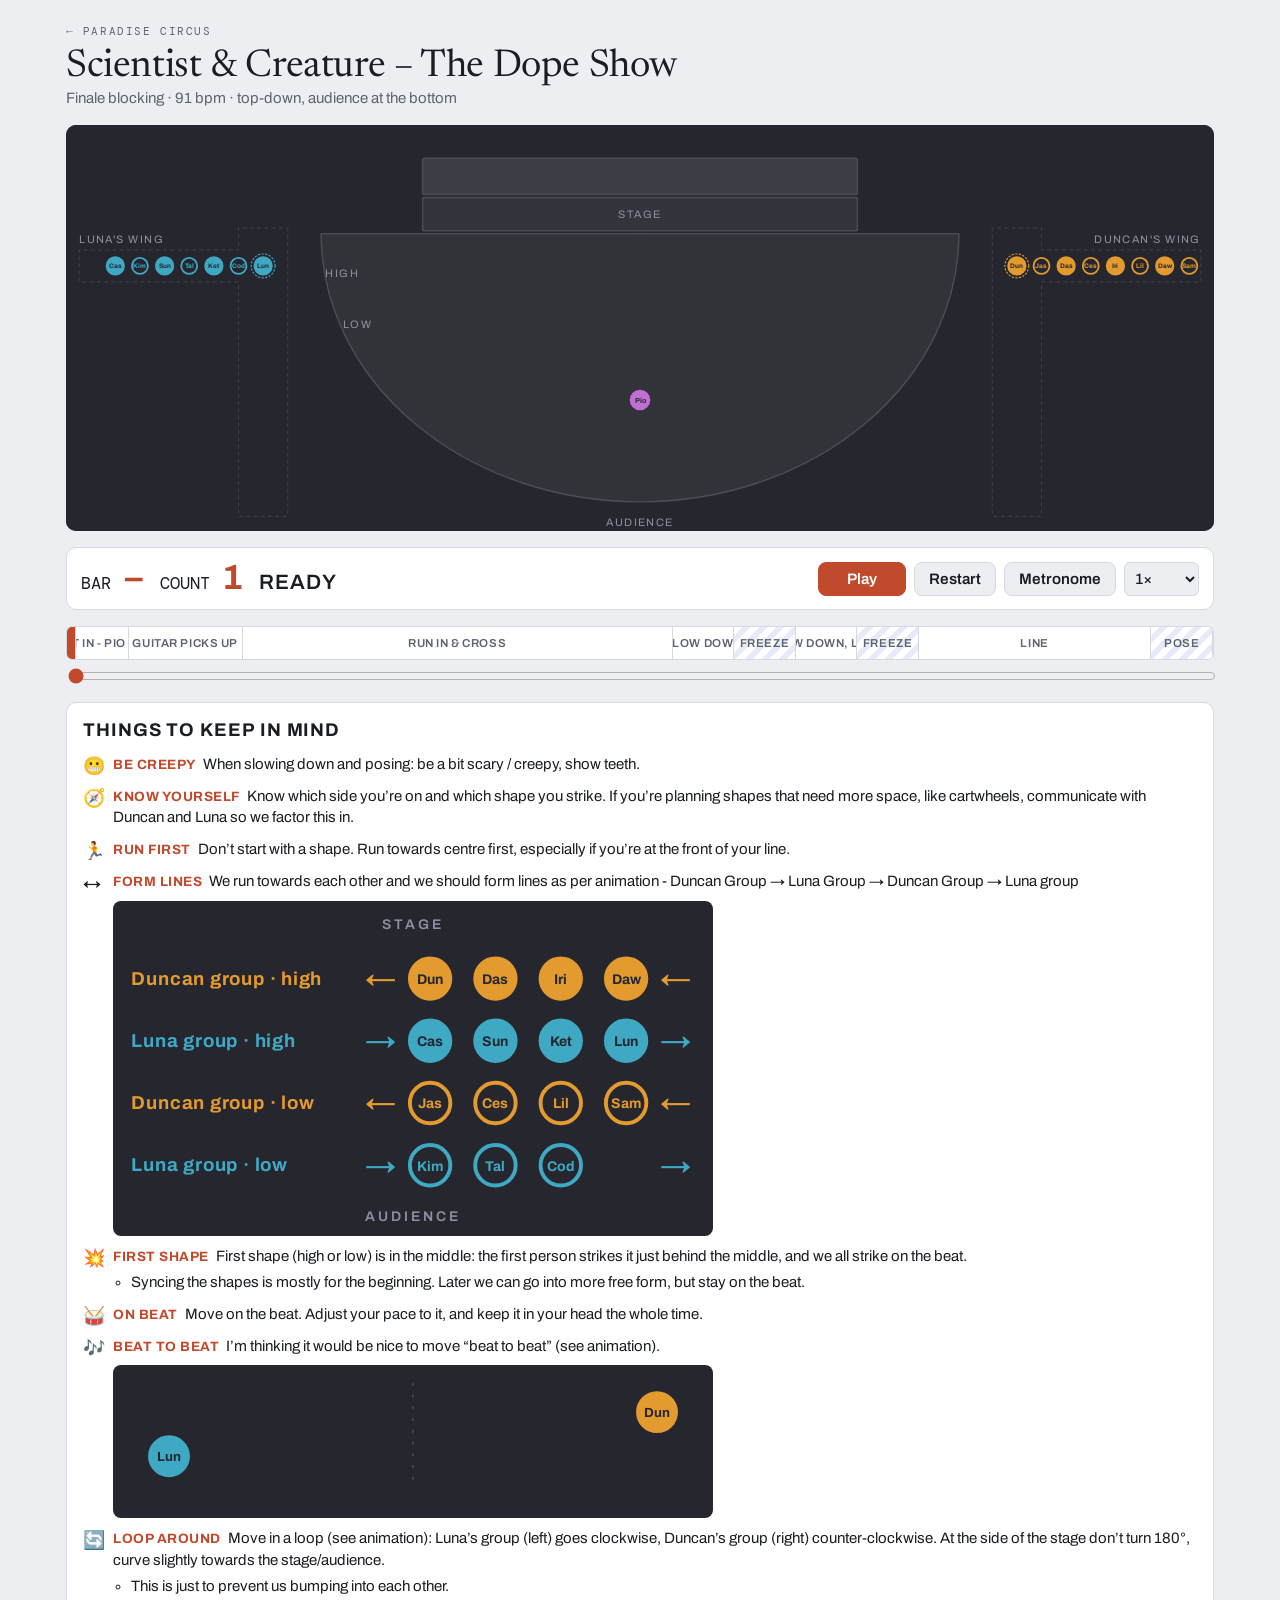
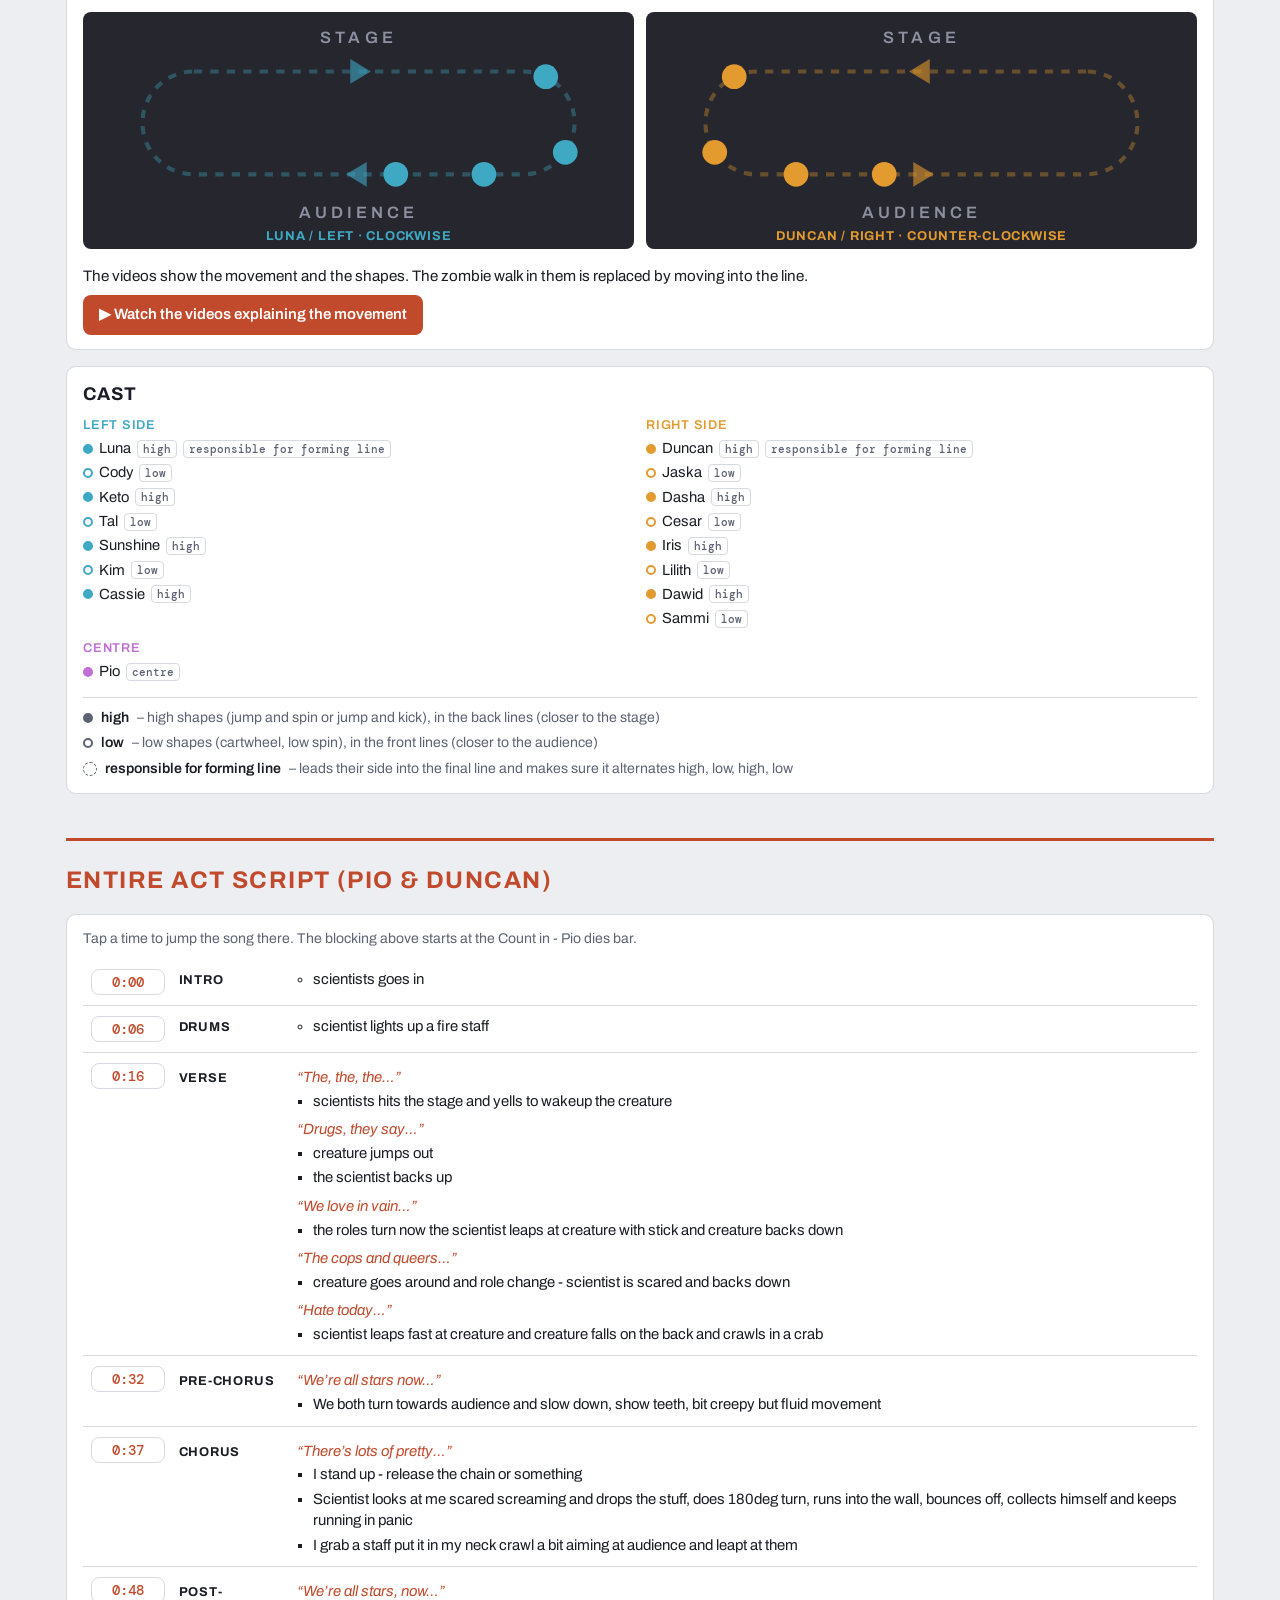
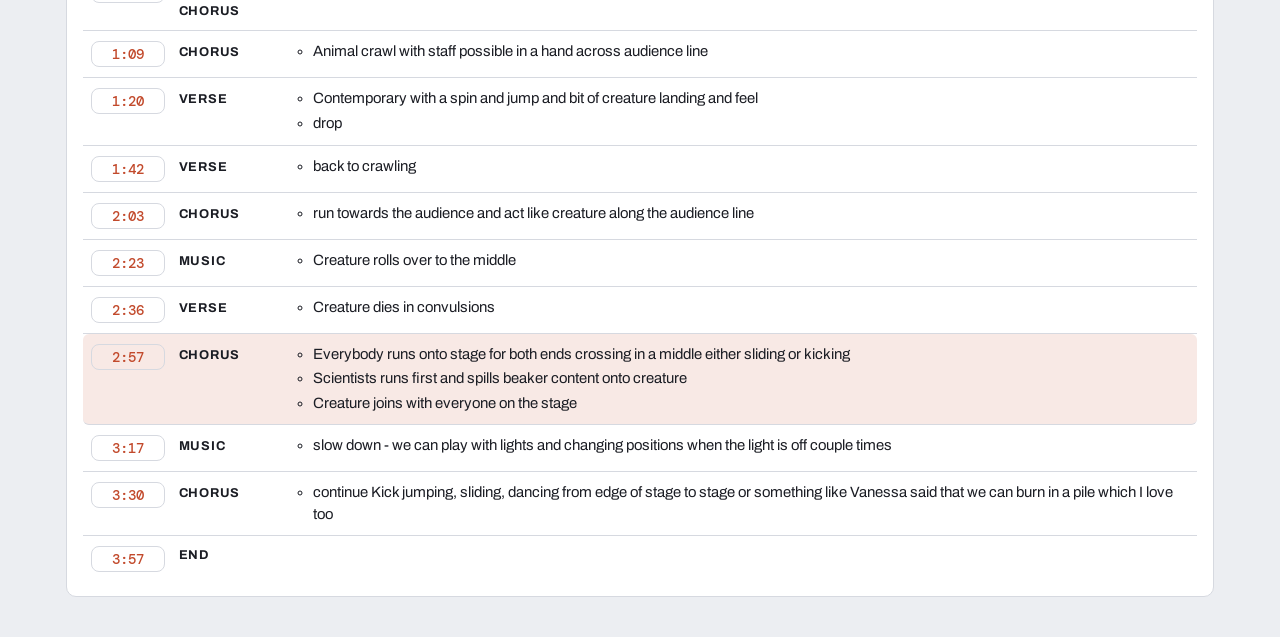
==== creature/index.html @ c072d4b7 "Creature: L-shaped wings - lines wait parallel to the stage and run in straight Co-Authored-By: Clau" ====
<!DOCTYPE html>
<html lang="en">
<head>
<meta charset="utf-8">
<meta name="viewport" content="width=device-width, initial-scale=1, viewport-fit=cover">
<title>Scientist &amp; Creature &ndash; The Dope Show</title>
<meta name="description" content="Top-down blocking for the creature finale at Paradise Circus: entrance, freezes and closing line, synced to the song.">
<meta name="robots" content="noindex, nofollow">
<link rel="preconnect" href="https://fonts.googleapis.com">
<link rel="preconnect" href="https://fonts.gstatic.com" crossorigin>
<link rel="stylesheet" href="https://fonts.googleapis.com/css2?family=Archivo:wght@400;500;600;700&family=DM+Mono:wght@400;500&family=Newsreader:ital,opsz,wght@0,6..72,400;1,6..72,400&display=swap">
<link rel="stylesheet" href="style.css">
</head>
<body>

<div class="wrap">
  <header>
    <div>
      <a class="back" href="/">&larr; Paradise Circus</a>
      <h1>Scientist &amp; Creature &ndash; The Dope Show</h1>
      <p class="sub">Finale blocking &middot; 91 bpm &middot; top-down, audience at the bottom</p>
    </div>
  </header>

  <div class="plot"><svg id="stage" viewBox="-232 0 1584 560" role="img" aria-label="Top-down stage plot with dancers"></svg></div>

  <div class="hud">
    <div class="count" aria-live="off">
      <span>BAR <b id="bar">1</b></span>
      <span>COUNT <b id="cnt">1</b></span>
      <span class="secname" id="sec">Run in</span>
    </div>
    <div class="btns">
      <button class="primary" id="play">Play</button>
      <button id="restart">Restart</button>
      <button id="click" aria-pressed="false">Metronome</button>
      <select id="speed" aria-label="Playback speed">
        <option value="0.5">0.5×</option><option value="0.75">0.75×</option><option value="1" selected>1×</option>
      </select>
    </div>
  </div>

  <div class="timeline">
    <div class="strip" id="strip"><div class="playhead" id="ph"></div></div>
    <input type="range" id="scrub" min="0" max="48" step="0.01" value="0" aria-label="Scrub timeline">
  </div>

  <div class="card">
    <h2>Things to keep in mind</h2>
    <ul class="notes" id="notes"></ul>
    <div class="loops">
      <figure>
        <svg viewBox="0 0 260 100" role="img" aria-label="Luna / Left moving clockwise">
          <text x="130" y="11" text-anchor="middle" class="lb">STAGE</text>
          <path d="M50,25 H210 A25,25 0 0 1 210,75 H50 A25,25 0 0 1 50,25 Z" fill="none" stroke="var(--left)" stroke-opacity=".35" stroke-width="2" stroke-dasharray="4 4"/><polygon points="136,25 126,19 126,31" fill="var(--left)" opacity=".6"/><polygon points="124,75 134,69 134,81" fill="var(--left)" opacity=".6"/>
          <circle r="6" fill="var(--left)"><animateMotion dur="5s" begin="-0.00s" repeatCount="indefinite" path="M50,25 H210 A25,25 0 0 1 210,75 H50 A25,25 0 0 1 50,25 Z"/></circle><circle r="6" fill="var(--left)"><animateMotion dur="5s" begin="-0.45s" repeatCount="indefinite" path="M50,25 H210 A25,25 0 0 1 210,75 H50 A25,25 0 0 1 50,25 Z"/></circle><circle r="6" fill="var(--left)"><animateMotion dur="5s" begin="-0.90s" repeatCount="indefinite" path="M50,25 H210 A25,25 0 0 1 210,75 H50 A25,25 0 0 1 50,25 Z"/></circle><circle r="6" fill="var(--left)"><animateMotion dur="5s" begin="-1.35s" repeatCount="indefinite" path="M50,25 H210 A25,25 0 0 1 210,75 H50 A25,25 0 0 1 50,25 Z"/></circle>
          <text x="130" y="96" text-anchor="middle" class="lb">AUDIENCE</text>
        </svg>
        <figcaption style="color:var(--left)">Luna / Left &middot; clockwise</figcaption>
      </figure>
      <figure>
        <svg viewBox="0 0 260 100" role="img" aria-label="Duncan / Right moving counter-clockwise">
          <text x="130" y="11" text-anchor="middle" class="lb">STAGE</text>
          <path d="M210,25 H50 A25,25 0 0 0 50,75 H210 A25,25 0 0 0 210,25 Z" fill="none" stroke="var(--right)" stroke-opacity=".35" stroke-width="2" stroke-dasharray="4 4"/><polygon points="124,25 134,19 134,31" fill="var(--right)" opacity=".6"/><polygon points="136,75 126,69 126,81" fill="var(--right)" opacity=".6"/>
          <circle r="6" fill="var(--right)"><animateMotion dur="5s" begin="-0.00s" repeatCount="indefinite" path="M210,25 H50 A25,25 0 0 0 50,75 H210 A25,25 0 0 0 210,25 Z"/></circle><circle r="6" fill="var(--right)"><animateMotion dur="5s" begin="-0.45s" repeatCount="indefinite" path="M210,25 H50 A25,25 0 0 0 50,75 H210 A25,25 0 0 0 210,25 Z"/></circle><circle r="6" fill="var(--right)"><animateMotion dur="5s" begin="-0.90s" repeatCount="indefinite" path="M210,25 H50 A25,25 0 0 0 50,75 H210 A25,25 0 0 0 210,25 Z"/></circle><circle r="6" fill="var(--right)"><animateMotion dur="5s" begin="-1.35s" repeatCount="indefinite" path="M210,25 H50 A25,25 0 0 0 50,75 H210 A25,25 0 0 0 210,25 Z"/></circle>
          <text x="130" y="96" text-anchor="middle" class="lb">AUDIENCE</text>
        </svg>
        <figcaption style="color:var(--right)">Duncan / Right &middot; counter-clockwise</figcaption>
      </figure>
    </div>
    <p class="vidnote">The videos show the movement and the shapes. The zombie walk in them is replaced by moving into the line.</p>
    <a class="vids" href="https://photos.app.goo.gl/GMhWPZ4SSrp3oyNK9" target="_blank" rel="noopener">&#9654; Watch the videos explaining the movement</a>
  </div>

  <div class="grid">
    <div class="card">
      <h2>Cast</h2>
      <div class="cast" id="cast"></div>
      <ul class="legend">
        <li><span class="sw" style="background:var(--muted);border:2px solid var(--muted)"></span><b>high</b> &ndash; high shapes (jump and spin or jump and kick), in the back lines (closer to the stage)</li>
        <li><span class="sw" style="border:2px solid var(--muted)"></span><b>low</b> &ndash; low shapes (cartwheel, low spin), in the front lines (closer to the audience)</li>
        <li><span class="sw ring"></span><b>responsible for forming line</b> &ndash; leads their side into the final line and makes sure it alternates high, low, high, low</li>
      </ul>
    </div>
    <!-- Beat sheet: hidden from view, still drives the timing (defaults in data.js) -->
    <div class="card" hidden>
      <h2>Beat sheet</h2>
      <div class="settings">
        <label>Tempo <input type="number" id="bpm" min="40" max="240" value="91"> BPM</label>
        <label>Beats per bar <input type="number" id="bpb" min="1" max="12" value="4"></label>
        <label>Beats per crossing <input type="number" id="cross" min="1" max="32" value="8"></label>
        <label>Pio joins after <input type="number" id="piojoin" min="0" max="128" value="8"> beats of running</label>
      </div>
      <div class="tablewrap"><table>
        <thead><tr><th>Section</th><th>What happens</th><th>Tag on stage</th><th>Beats</th><th>Bars</th></tr></thead>
        <tbody id="rows"></tbody>
      </table></div>
      <div class="total" id="total"></div>
    </div>
  </div>

  <h2 class="divider">Entire act script (Pio &amp; Duncan)</h2>
  <div class="card">
    <p class="note" style="margin:0 0 10px">Tap a time to jump the song there. The blocking above starts at the Count in - Pio dies bar.</p>
    <ol class="order" id="order"></ol>
  </div>
</div>

<script src="data.js"></script>
<script src="app.js"></script>

</body>
</html>
---- creature/style.css ----
/* Layout: stage plot on top (scrolls sideways on phones), transport bar, then the beat sheet editor */
:root{
  --bg:#eceef2; --panel:#ffffff; --ink:#1b1d24; --muted:#5d6372; --line:#d6d9e0;
  --floor:#26272e; --floor-edge:#4a4c57; --onfloor:#e6e7ec; --onfloor-dim:#8d90a0;
  --right:#e39a2f; --left:#3fa9c4; --accent:#c24a2c; --freeze:#7b8bd9; --pio:#c06fd3;
  --display:"Archivo","Helvetica Neue",Arial,sans-serif;
  --serif:"Newsreader",Georgia,"Times New Roman",serif;
  --body:"Archivo","Helvetica Neue",Arial,sans-serif;
  --mono:"DM Mono",ui-monospace,"SFMono-Regular",Menlo,monospace;
  padding-top:env(safe-area-inset-top,0px);padding-bottom:env(safe-area-inset-bottom,0px);
}
@media (prefers-color-scheme:dark){:root:not([data-theme="light"]){
  --bg:#14151a; --panel:#1d1f26; --ink:#e8e9ee; --muted:#9a9fae; --line:#30333d;
  --floor:#1b1c22; --floor-edge:#565967; --accent:#e0694b; color-scheme:dark}}
:root[data-theme="dark"]{
  --bg:#14151a; --panel:#1d1f26; --ink:#e8e9ee; --muted:#9a9fae; --line:#30333d;
  --floor:#1b1c22; --floor-edge:#565967; --accent:#e0694b; color-scheme:dark}
*{box-sizing:border-box}
html,body{margin:0}
[hidden]{display:none!important}
body{background:var(--bg);color:var(--ink);font-family:var(--body);font-size:15px;line-height:1.45}
.wrap{max-width:1180px;margin:0 auto;padding-block:20px 40px;padding-left:max(16px,env(safe-area-inset-left,0px));padding-right:max(16px,env(safe-area-inset-right,0px));display:grid;gap:16px}
header{display:flex;flex-wrap:wrap;align-items:baseline;justify-content:space-between;gap:8px 20px}
h1{font-family:var(--serif);font-weight:400;font-size:2.4rem;line-height:1.05;letter-spacing:-.01em;margin:0;text-wrap:balance}
.back{font-family:var(--mono);font-size:.7rem;letter-spacing:.14em;text-transform:uppercase;color:var(--muted);text-decoration:none;display:inline-block;margin-bottom:.5rem}
.back:hover,.back:focus-visible{color:var(--accent)}
.notes{list-style:none;margin:0;padding:0;display:grid;gap:10px;line-height:1.45}
.notes>li{position:relative;padding-left:2em}
.notes .ic{position:absolute;left:0;top:-.05em;font-size:1.2em}
.notes>li>b{color:var(--accent);font-weight:700;text-transform:uppercase;letter-spacing:.04em;font-size:.9em;margin-right:4px}
.vidnote{margin:16px 0 0;font-size:.95rem}
.vids{display:inline-block;margin-top:8px;padding:9px 16px;border-radius:8px;background:var(--accent);color:#fff;font-weight:600;text-decoration:none}
.loops{display:grid;grid-template-columns:repeat(auto-fit,minmax(220px,1fr));gap:12px;margin-top:14px}
.loops figure{margin:0;background:var(--floor);border-radius:8px;padding:8px 8px 6px}
.loops svg{display:block;width:100%;height:auto}
.loops .lb{font:600 8px Archivo,sans-serif;letter-spacing:2px;fill:var(--onfloor-dim)}
.loops figcaption{font:700 .8rem var(--display);text-transform:uppercase;letter-spacing:.06em;text-align:center;margin-top:4px}
.figwrap{margin-top:8px;background:var(--floor);border-radius:8px;padding:6px;max-width:600px}
.linesfig{display:block;width:100%;height:auto}
.linesfig .lb{font:600 9px Archivo,sans-serif;letter-spacing:2px;fill:var(--onfloor-dim)}
.linesfig .ln{font:700 12px Archivo,sans-serif;letter-spacing:.5px}
.notes ul{margin:4px 0 0;padding-left:1.2em}
.order{list-style:none;margin:0;padding:0;display:grid}
.order>li{display:grid;grid-template-columns:4.6rem 6.5rem minmax(0,1fr);align-items:baseline;gap:6px 14px;padding:10px 8px;border-bottom:1px solid var(--line)}
.order>li:last-child{border-bottom:0}
.order>li>div{display:contents}
.order>li.on{background:color-mix(in srgb,var(--accent) 12%,transparent);border-radius:6px}
@media (max-width:600px){.order>li{grid-template-columns:4.2rem minmax(0,1fr)}.order>li ul{grid-column:2}}
.order button.tm{font:500 .9rem var(--mono);padding:3px 6px;align-self:start;color:var(--accent);background:none;border:1px solid var(--line)}
.order b{font-family:var(--display);text-transform:uppercase;letter-spacing:.06em;font-size:.8rem}
.order li.cueline{list-style:none;margin-left:-1.1em;margin-top:4px}
.order q.lyr{font-style:italic;color:var(--accent);quotes:"“" "”"}
.order li.cueline ul{margin-top:2px}
.order ul{margin:0;padding-left:1.1em;display:grid;gap:3px;font-size:.93rem}
.sub{color:var(--muted);margin:0}
.plot{overflow-x:auto;border-radius:10px;background:var(--floor)}
.plot svg{display:block;width:100%;height:auto;max-height:78vh}
@media (orientation:portrait){.plot svg{min-width:680px}}
.tagin{width:100%;min-width:150px;font:500 .9rem var(--body);padding:5px 8px;border:1px solid var(--line);border-radius:6px;background:var(--bg);color:var(--ink)}
@media (orientation:landscape) and (max-height:540px){
  .wrap{padding-block:6px 24px;gap:8px}
  header .sub{display:none} h1{font-size:1.3rem}
  .plot svg{max-height:calc(100vh - 190px);min-height:180px}
  .hud{padding:6px 10px;gap:6px 14px} .count b{font-size:1.6rem}
  button{padding:6px 11px}
}
.hud{display:flex;flex-wrap:wrap;gap:10px 18px;align-items:center;background:var(--panel);border:1px solid var(--line);border-radius:10px;padding:12px 14px}
.count{font-family:var(--mono);font-variant-numeric:tabular-nums;font-size:1.05rem;display:flex;gap:14px;align-items:baseline}
.count b{font-family:var(--display);font-size:2.2rem;line-height:1;color:var(--accent);min-width:1.2ch;display:inline-block;text-align:center}
.secname{font-family:var(--display);font-size:1.3rem;font-weight:600;text-transform:uppercase;letter-spacing:.04em}
.btns{display:flex;gap:8px;flex-wrap:wrap;margin-left:auto}
button{font:600 .95rem var(--body);border:1px solid var(--line);background:var(--bg);color:var(--ink);border-radius:8px;padding:8px 14px;cursor:pointer}
button.primary{background:var(--accent);border-color:var(--accent);color:#fff;min-width:88px}
button[aria-pressed="true"]{background:var(--ink);color:var(--bg);border-color:var(--ink)}
button:focus-visible,input:focus-visible,select:focus-visible{outline:2px solid var(--accent);outline-offset:2px}
.timeline{display:grid;gap:6px}
.strip{display:flex;height:34px;border-radius:6px;overflow:hidden;border:1px solid var(--line);background:var(--panel);position:relative}
.strip div{border-right:1px solid var(--line);font:600 .72rem var(--display);text-transform:uppercase;letter-spacing:.05em;color:var(--muted);display:flex;align-items:center;justify-content:center;overflow:hidden;white-space:nowrap;cursor:pointer;padding:0 4px;min-width:0}
.strip div.on{background:color-mix(in srgb,var(--accent) 18%,transparent);color:var(--ink)}
.strip div.fz{background-image:repeating-linear-gradient(135deg,transparent 0 6px,color-mix(in srgb,var(--freeze) 18%,transparent) 6px 12px)}
.playhead{position:absolute;top:0;bottom:0;width:2px;background:var(--accent);pointer-events:none}
input[type=range]{width:100%;accent-color:var(--accent)}
.grid{display:grid;grid-template-columns:minmax(0,1fr);gap:16px}
.divider{font-family:var(--display);font-size:1.5rem;text-transform:uppercase;letter-spacing:.06em;margin:28px 0 0;padding-top:22px;border-top:3px solid var(--accent);color:var(--accent)}
.card{background:var(--panel);border:1px solid var(--line);border-radius:10px;padding:14px 16px;min-width:0}
.card h2{font-family:var(--display);font-size:1.15rem;text-transform:uppercase;letter-spacing:.05em;margin:0 0 10px}
.tablewrap{overflow-x:auto}
table{width:100%;border-collapse:collapse;font-variant-numeric:tabular-nums}
th,td{text-align:left;padding:7px 6px;border-bottom:1px solid var(--line);vertical-align:middle}
th{font:600 .72rem var(--body);text-transform:uppercase;letter-spacing:.06em;color:var(--muted)}
td.d{color:var(--muted);font-size:.88rem}
tr.on td{background:color-mix(in srgb,var(--accent) 10%,transparent)}
input[type=number]{width:64px;font:500 .95rem var(--mono);padding:5px 6px;border:1px solid var(--line);border-radius:6px;background:var(--bg);color:var(--ink)}
.settings{display:flex;flex-wrap:wrap;gap:12px 20px;margin-bottom:12px}
.settings label{display:flex;gap:8px;align-items:center;font-weight:500}
select{font:500 .95rem var(--body);padding:5px 6px;border-radius:6px;border:1px solid var(--line);background:var(--bg);color:var(--ink)}
.total{margin-top:10px;font-family:var(--mono);font-size:.9rem;color:var(--muted)}
.cast{display:grid;grid-template-columns:1fr 1fr;gap:12px}
.cast h3{font:600 .8rem var(--body);text-transform:uppercase;letter-spacing:.06em;margin:0 0 6px}
.cast ul{list-style:none;margin:0;padding:0;display:grid;gap:3px;font-size:.92rem}
.cast li{display:flex;gap:6px;align-items:center}
.legend{list-style:none;margin:14px 0 0;padding:10px 0 0;border-top:1px solid var(--line);display:grid;gap:5px;font-size:.88rem;color:var(--muted)}
.legend li{display:flex;gap:8px;align-items:center}
.legend b{color:var(--ink);font-weight:600}
.sw.ring{width:14px;height:14px;border:1.5px dashed var(--muted);background:none}
.tag{font:500 .7rem var(--mono);padding:1px 5px;border-radius:4px;border:1px solid var(--line);color:var(--muted)}
.sw{width:10px;height:10px;border-radius:50%;flex:none}
.note{color:var(--muted);font-size:.88rem;margin:10px 0 0}
@media (prefers-reduced-motion:reduce){*{scroll-behavior:auto}}
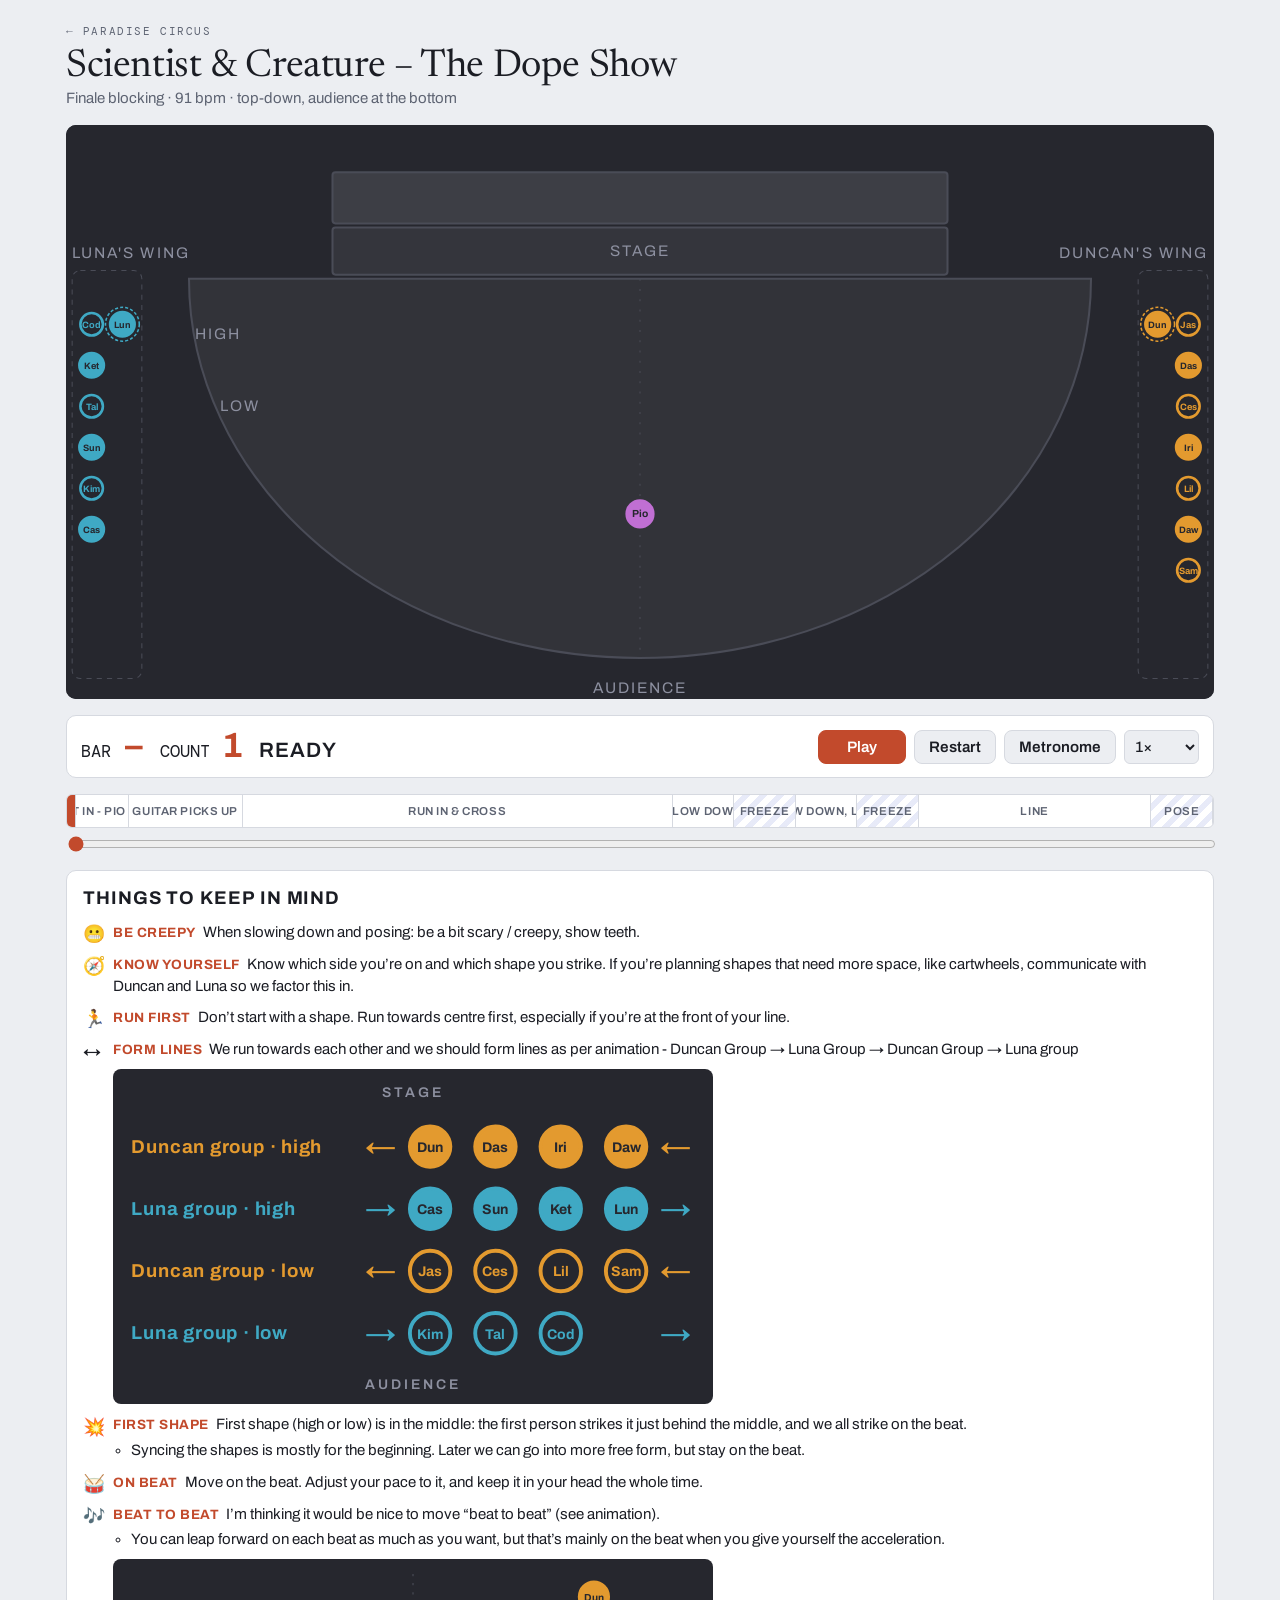
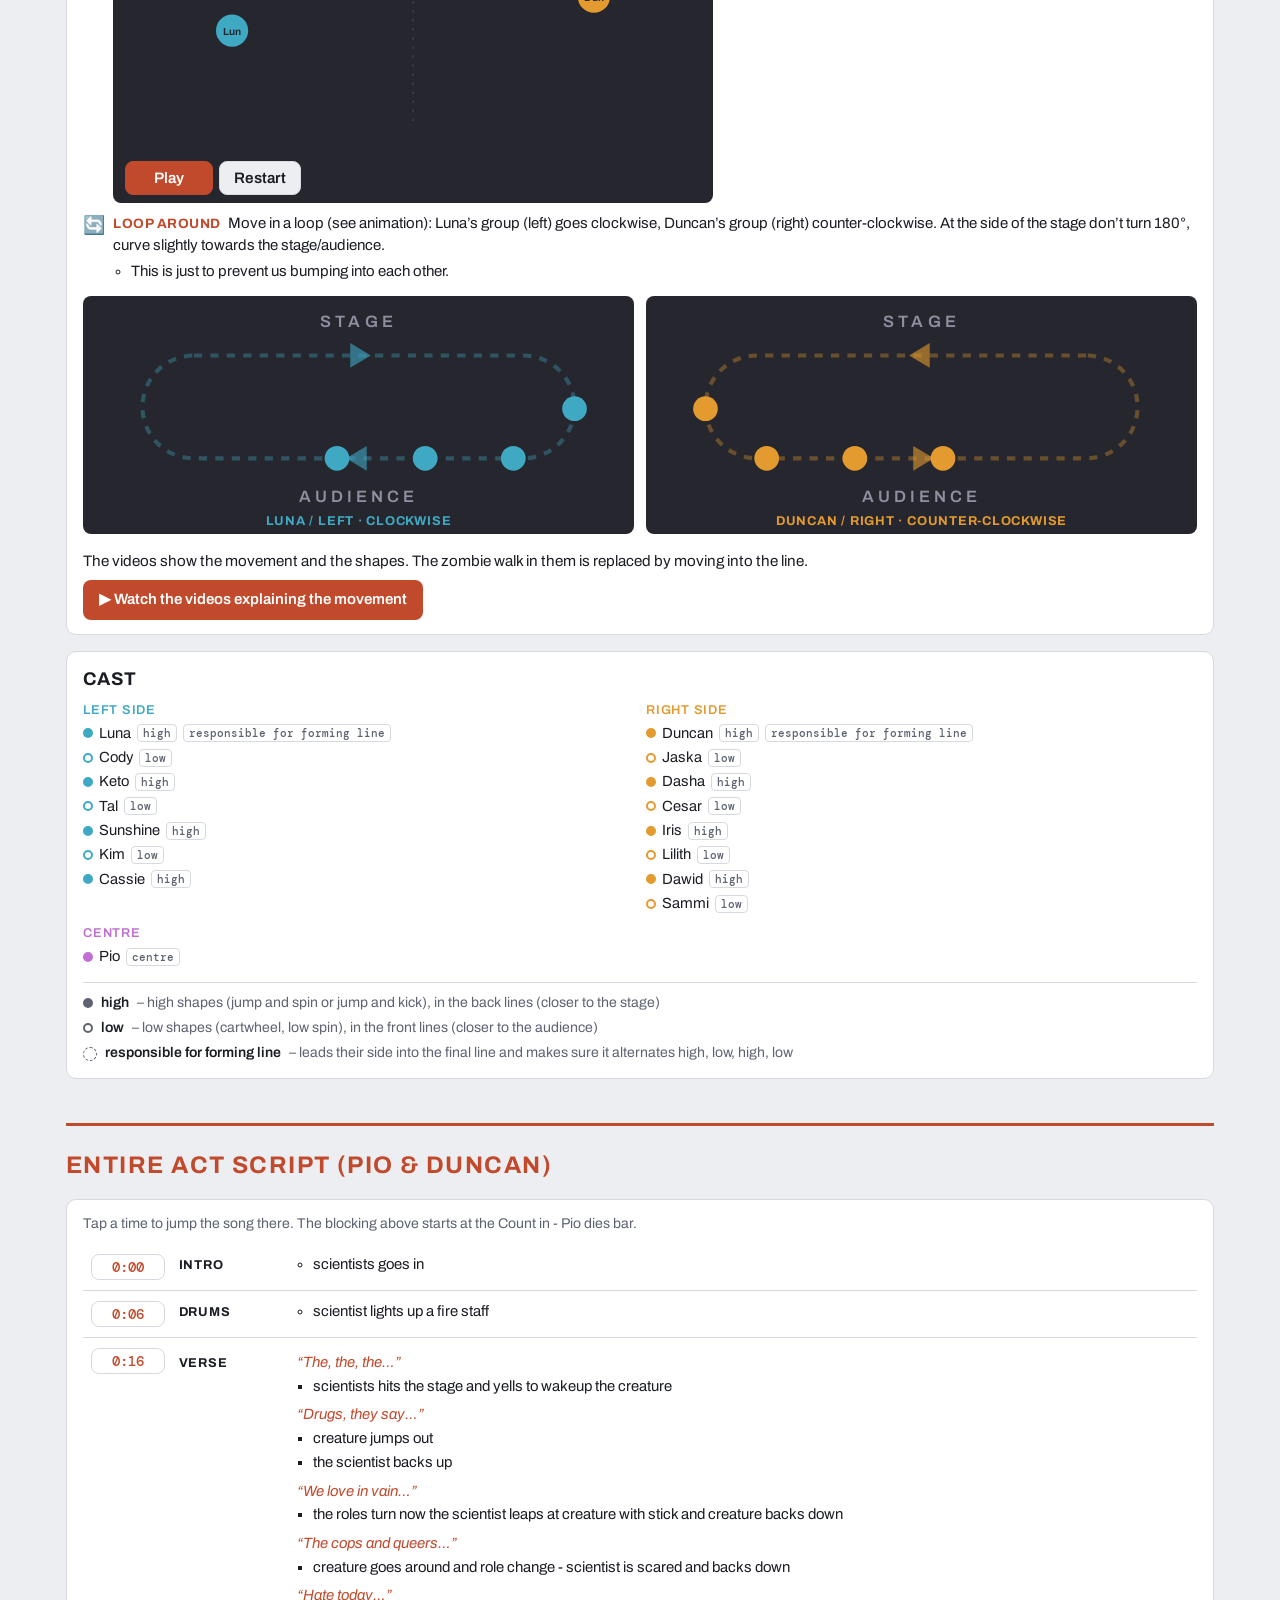
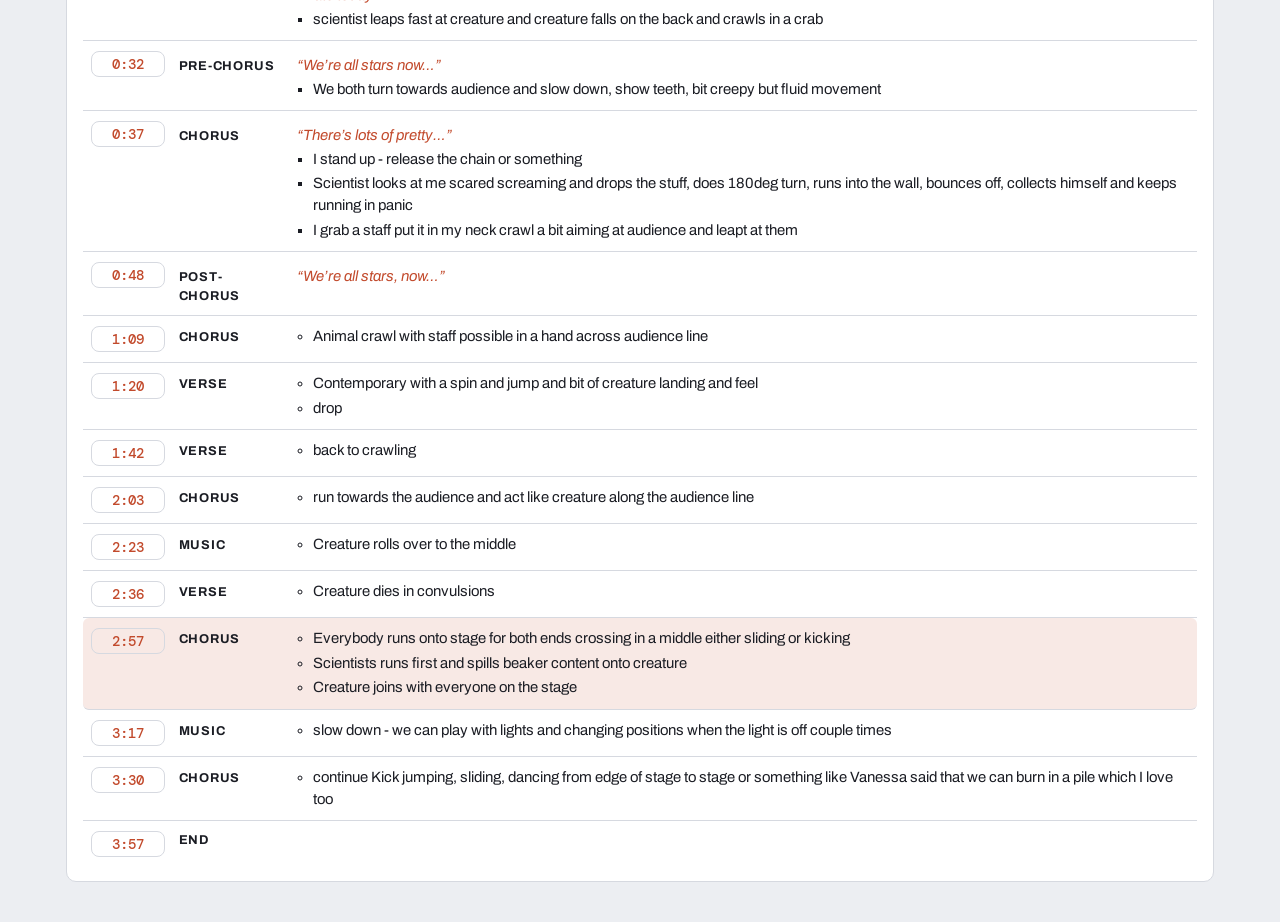
==== commit e6767f76: "Creature: original wings with an L-shaped queue; beat-to-beat starts on the first strike Co-Authored" ====
--- a/creature/index.html
+++ b/creature/index.html
@@ -22,7 +22,7 @@
     </div>
   </header>
 
-  <div class="plot"><svg id="stage" viewBox="-232 0 1584 560" role="img" aria-label="Top-down stage plot with dancers"></svg></div>
+  <div class="plot"><svg id="stage" viewBox="0 0 1120 560" role="img" aria-label="Top-down stage plot with dancers"></svg></div>
 
   <div class="hud">
     <div class="count" aria-live="off">
--- a/creature/style.css
+++ b/creature/style.css
@@ -37,6 +37,7 @@
 .loops figcaption{font:700 .8rem var(--display);text-transform:uppercase;letter-spacing:.06em;text-align:center;margin-top:4px}
 .figwrap{margin-top:8px;background:var(--floor);border-radius:8px;padding:6px;max-width:600px}
 .linesfig{display:block;width:100%;height:auto}
+.beatplay{margin:6px 0 2px 6px}
 .linesfig .lb{font:600 9px Archivo,sans-serif;letter-spacing:2px;fill:var(--onfloor-dim)}
 .linesfig .ln{font:700 12px Archivo,sans-serif;letter-spacing:.5px}
 .notes ul{margin:4px 0 0;padding-left:1.2em}
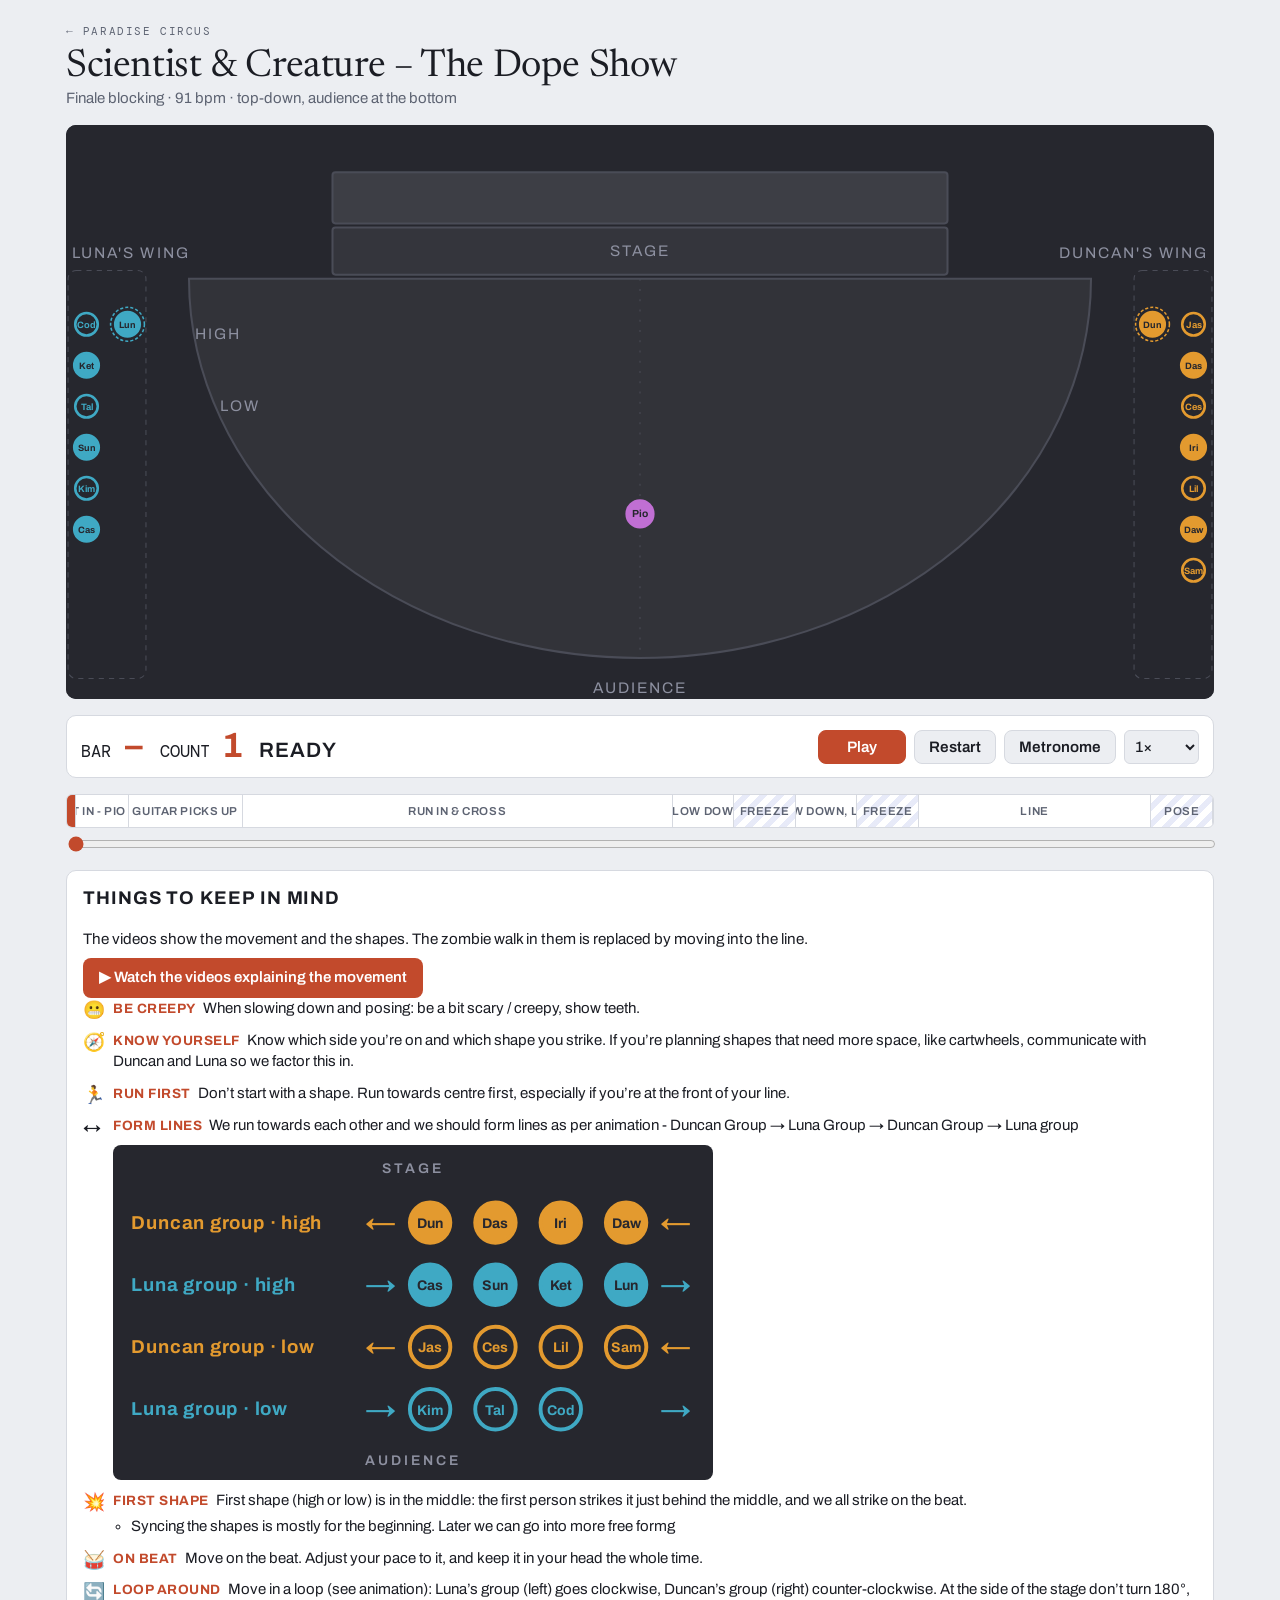
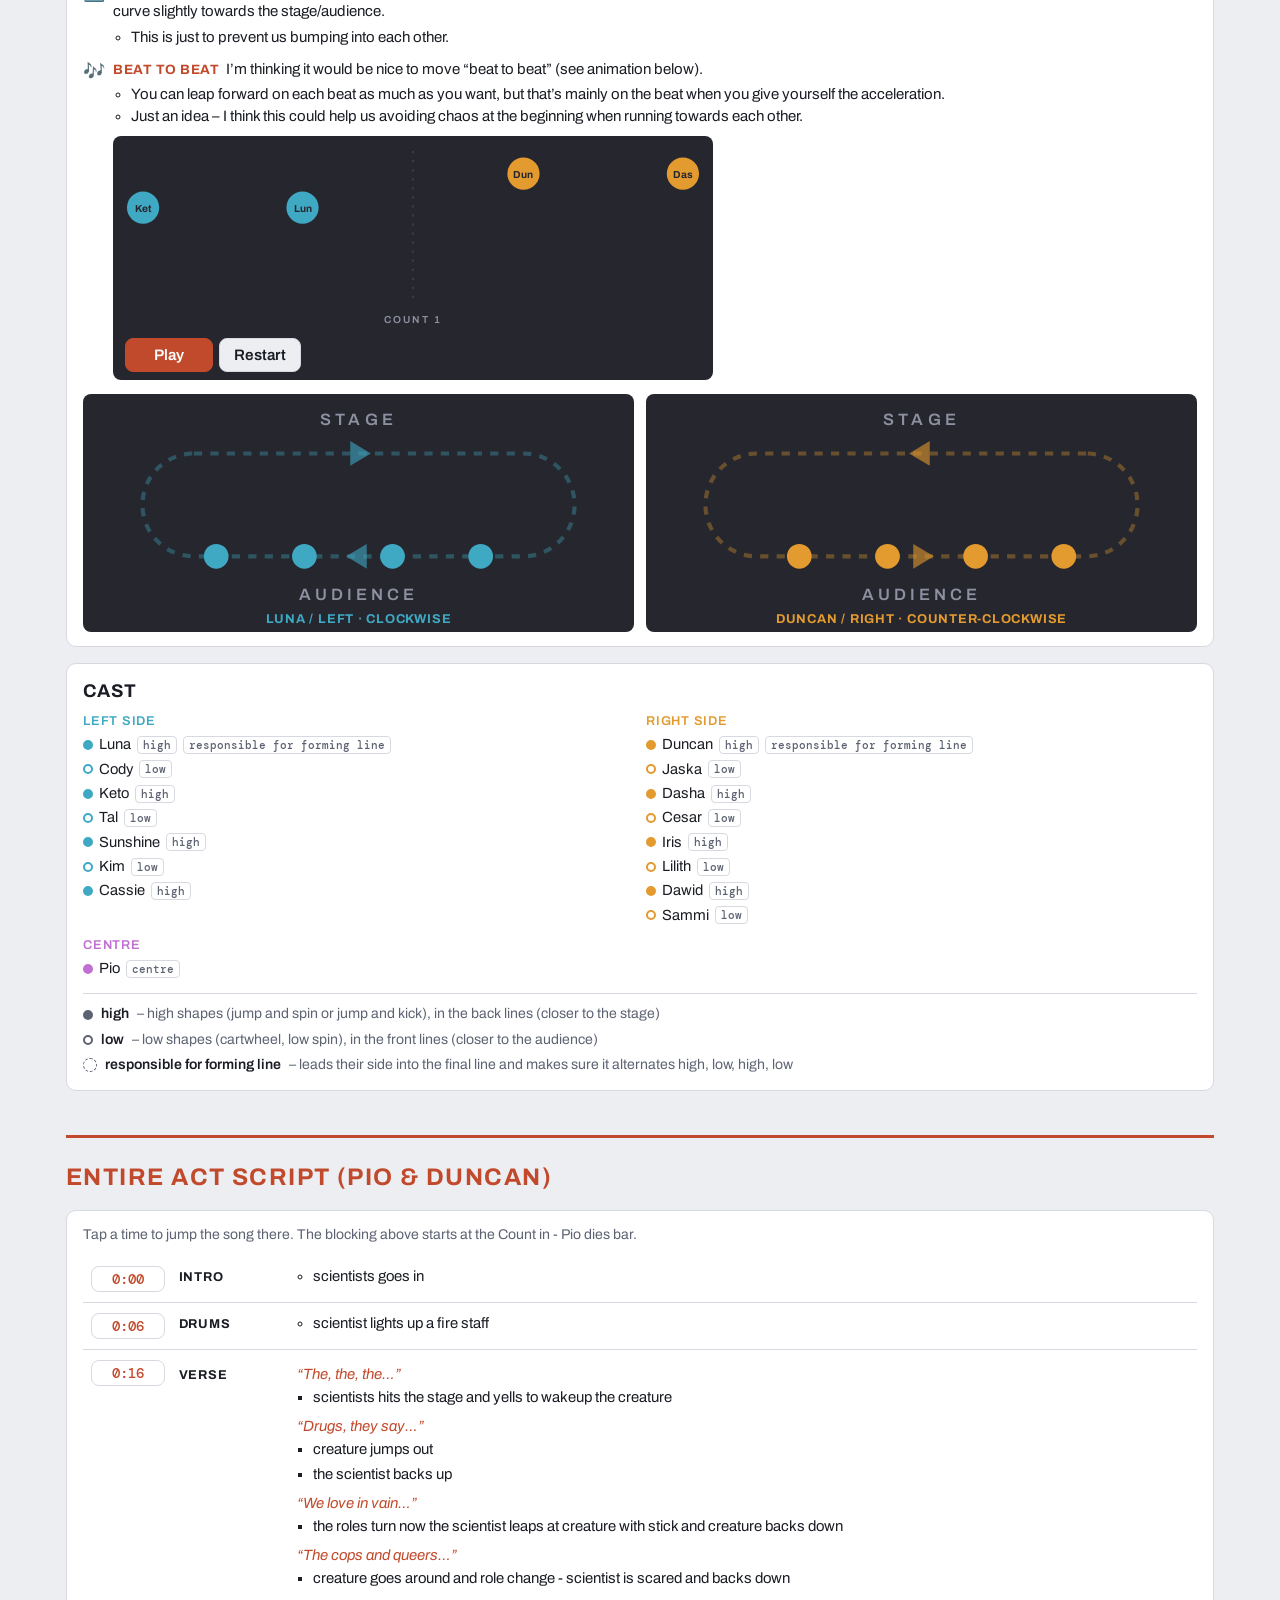
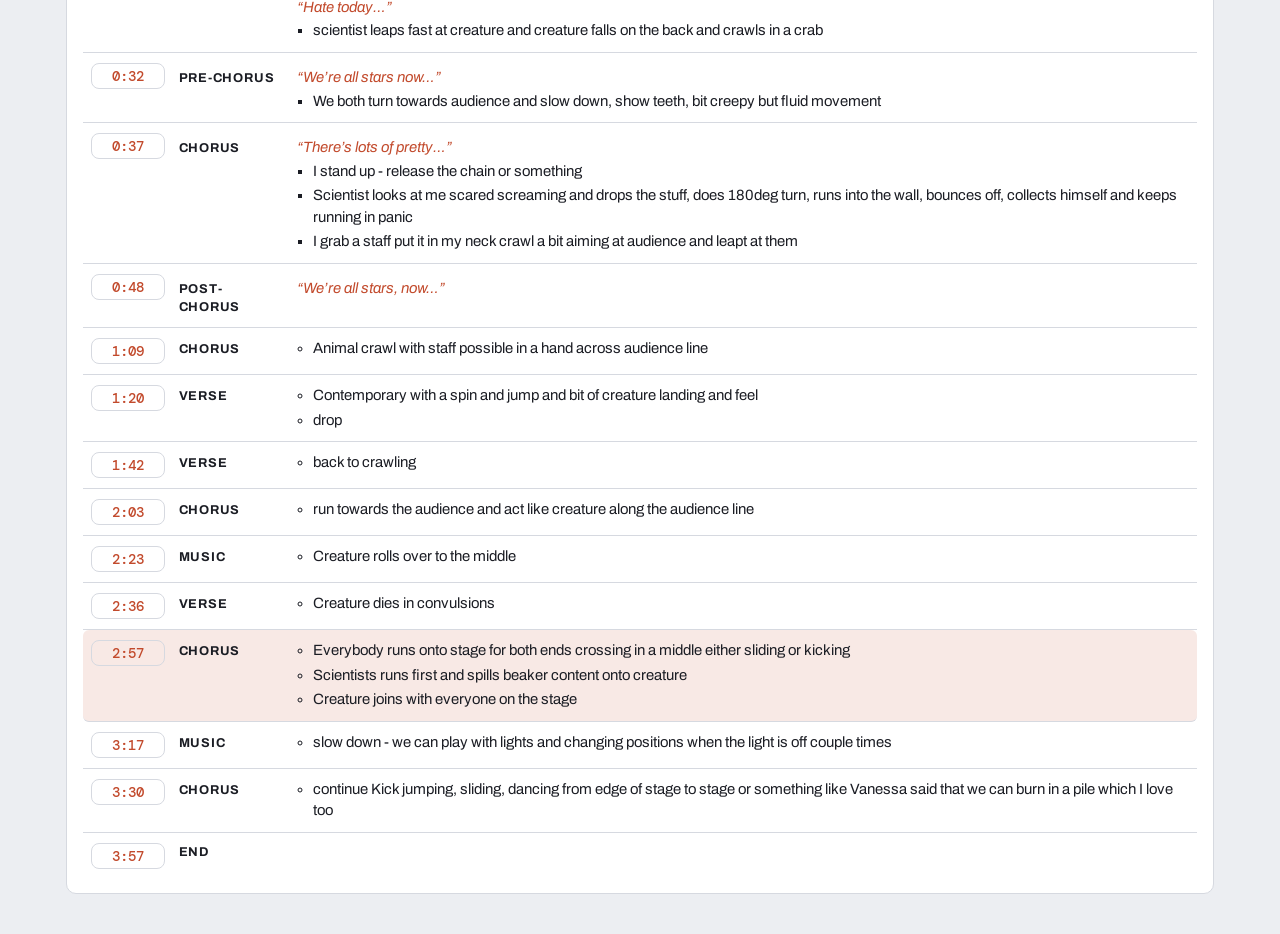
==== commit f9284e4f: "text" ====
--- a/creature/index.html
+++ b/creature/index.html
@@ -47,6 +47,8 @@
 
   <div class="card">
     <h2>Things to keep in mind</h2>
+    <p class="vidnote">The videos show the movement and the shapes. The zombie walk in them is replaced by moving into the line.</p>
+    <a class="vids" href="https://photos.app.goo.gl/GMhWPZ4SSrp3oyNK9" target="_blank" rel="noopener">&#9654; Watch the videos explaining the movement</a>
     <ul class="notes" id="notes"></ul>
     <div class="loops">
       <figure>
@@ -68,8 +70,6 @@
         <figcaption style="color:var(--right)">Duncan / Right &middot; counter-clockwise</figcaption>
       </figure>
     </div>
-    <p class="vidnote">The videos show the movement and the shapes. The zombie walk in them is replaced by moving into the line.</p>
-    <a class="vids" href="https://photos.app.goo.gl/GMhWPZ4SSrp3oyNK9" target="_blank" rel="noopener">&#9654; Watch the videos explaining the movement</a>
   </div>
 
   <div class="grid">
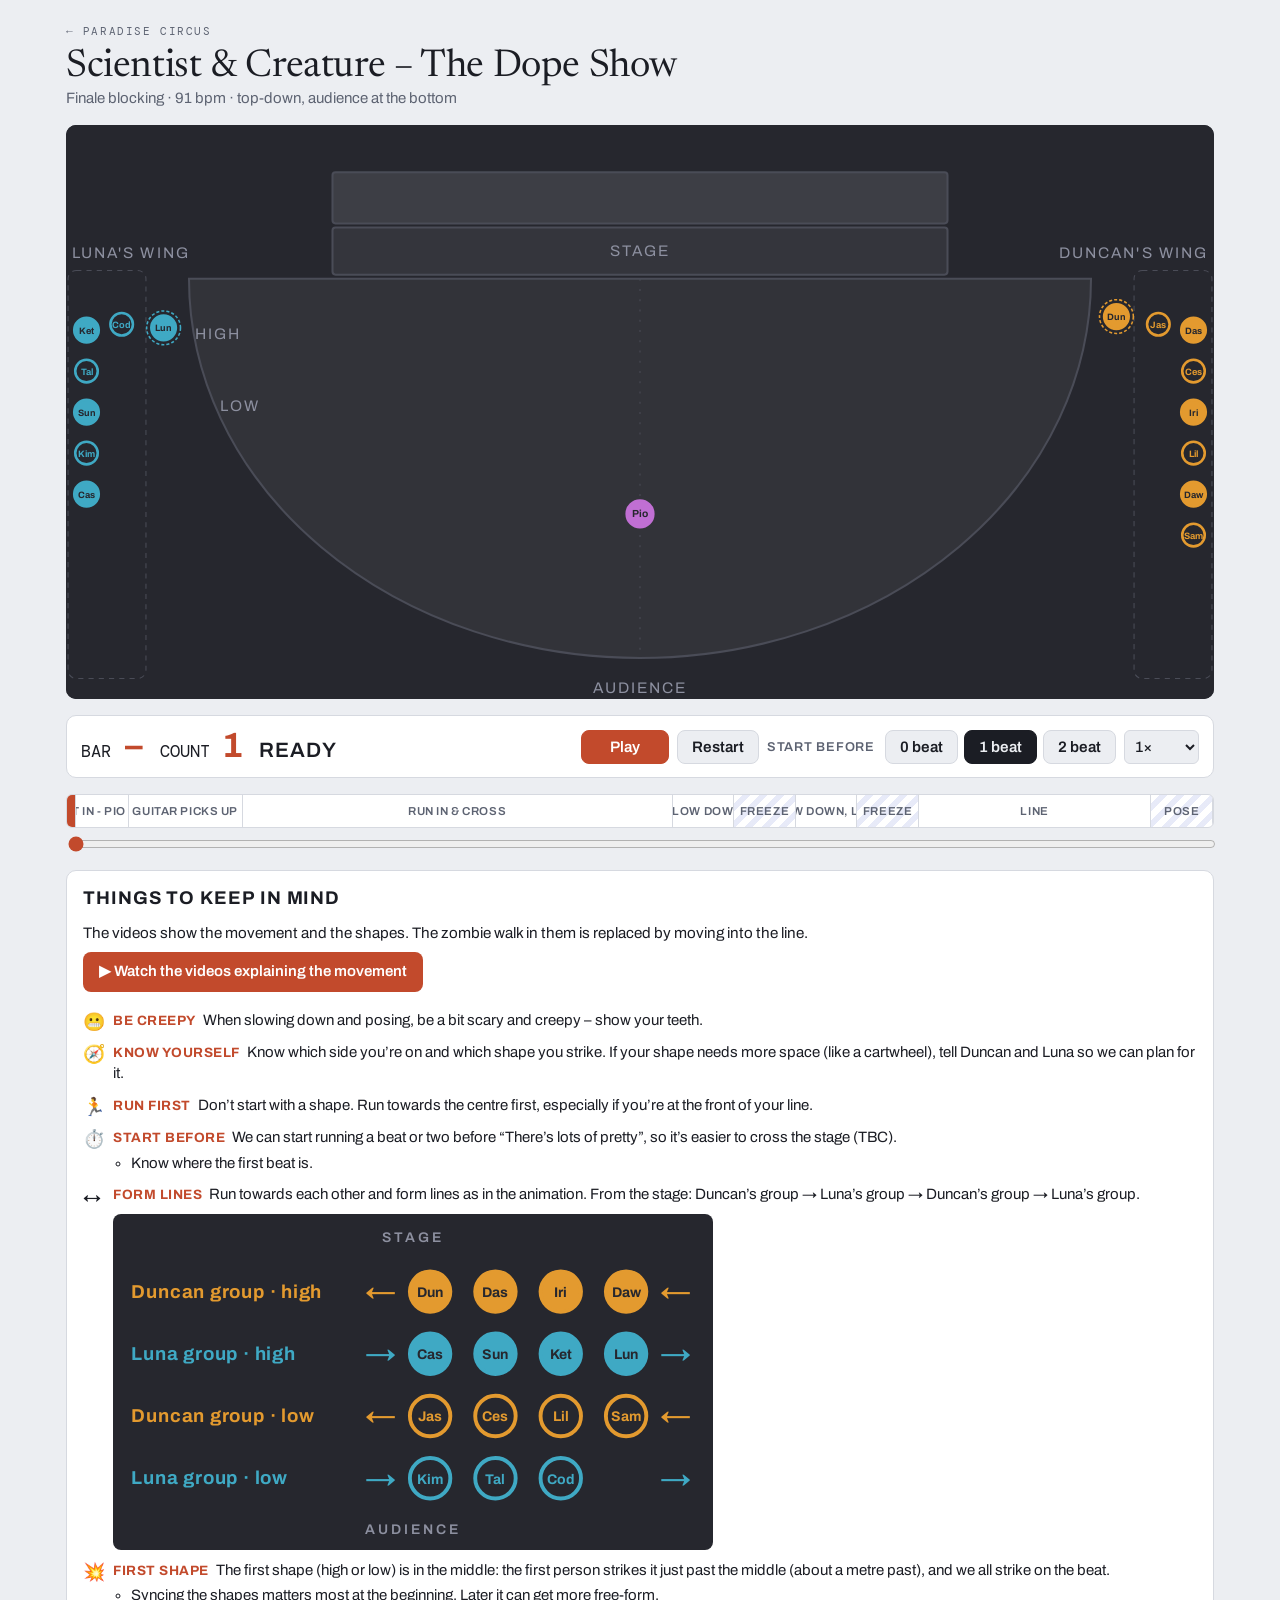
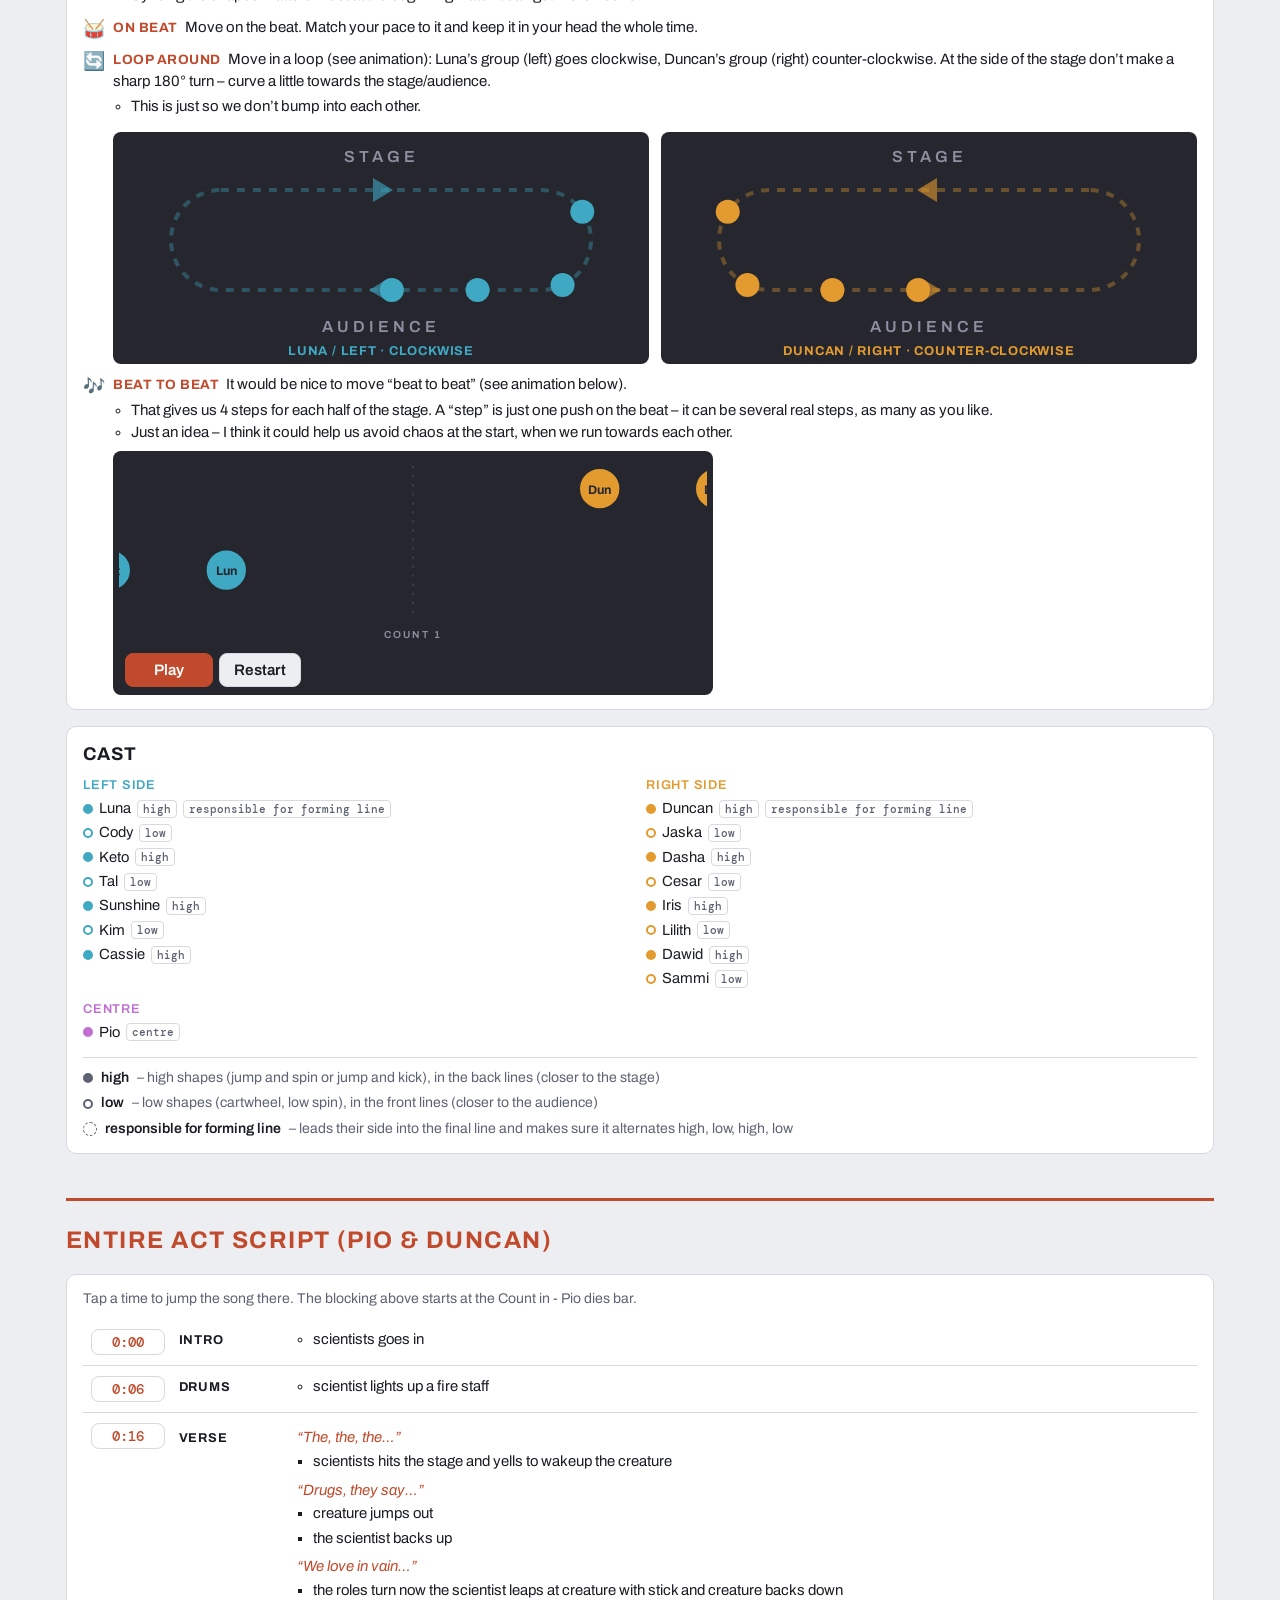
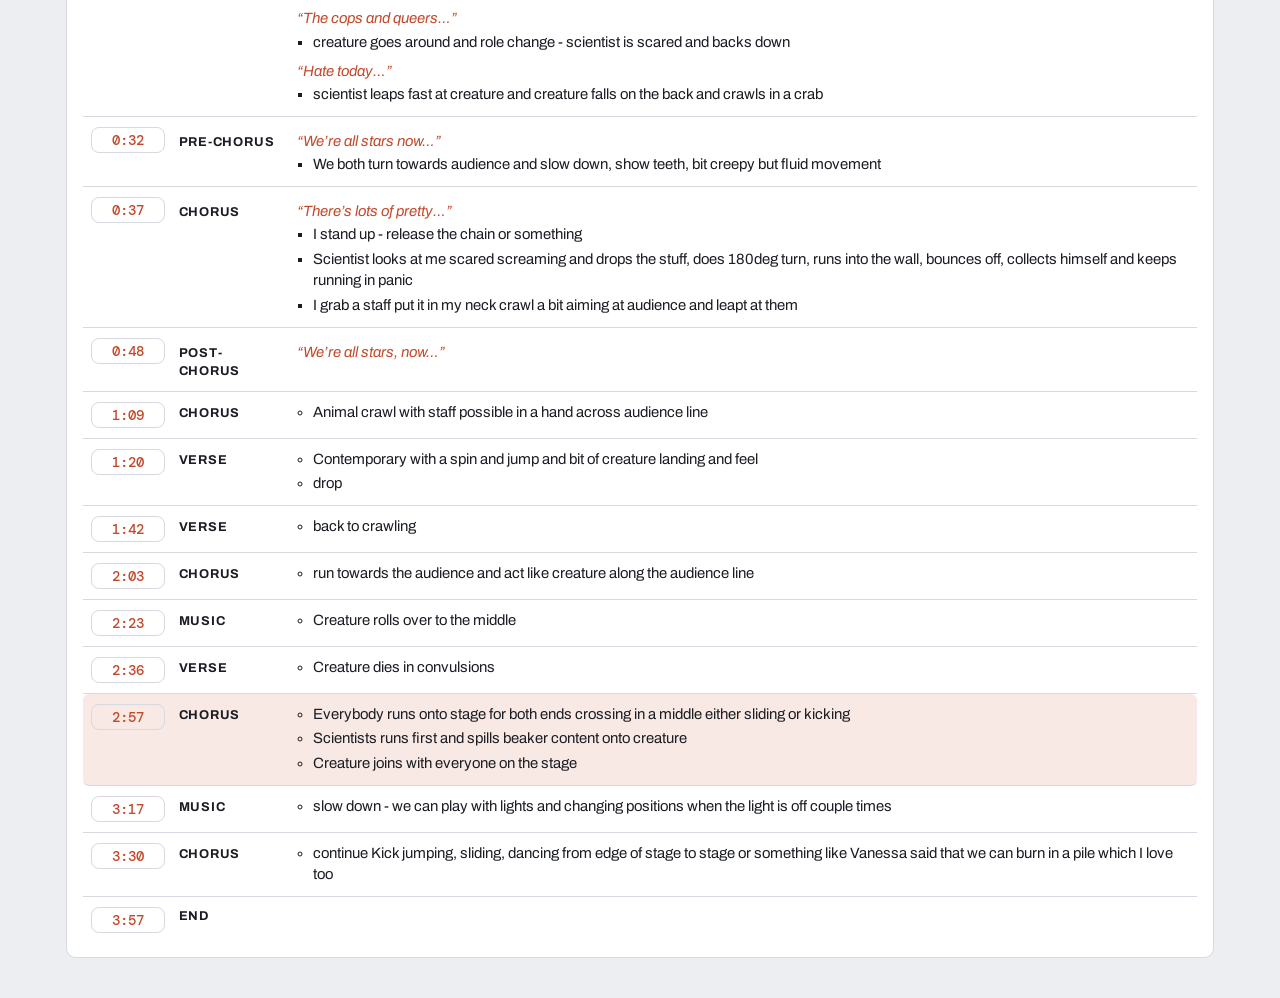
==== commit 6e58d007: "text" ====
--- a/creature/index.html
+++ b/creature/index.html
@@ -33,7 +33,12 @@
     <div class="btns">
       <button class="primary" id="play">Play</button>
       <button id="restart">Restart</button>
-      <button id="click" aria-pressed="false">Metronome</button>
+      <div class="pickup" id="pickup" role="group" aria-label="Start before">
+        <span>Start before</span>
+        <button data-p="0" aria-pressed="false">0 beat</button>
+        <button data-p="1" aria-pressed="true">1 beat</button>
+        <button data-p="2" aria-pressed="false">2 beat</button>
+      </div>
       <select id="speed" aria-label="Playback speed">
         <option value="0.5">0.5×</option><option value="0.75">0.75×</option><option value="1" selected>1×</option>
       </select>
--- a/creature/style.css
+++ b/creature/style.css
@@ -28,8 +28,10 @@
 .notes>li{position:relative;padding-left:2em}
 .notes .ic{position:absolute;left:0;top:-.05em;font-size:1.2em}
 .notes>li>b{color:var(--accent);font-weight:700;text-transform:uppercase;letter-spacing:.04em;font-size:.9em;margin-right:4px}
-.vidnote{margin:16px 0 0;font-size:.95rem}
-.vids{display:inline-block;margin-top:8px;padding:9px 16px;border-radius:8px;background:var(--accent);color:#fff;font-weight:600;text-decoration:none}
+.vidnote{margin:0;font-size:.95rem}
+.vids{display:inline-block;margin:8px 0 18px;padding:9px 16px;border-radius:8px;background:var(--accent);color:#fff;font-weight:600;text-decoration:none}
+.pickup{display:flex;flex-wrap:wrap;align-items:center;gap:6px}
+.pickup span{font:600 .8rem var(--body);text-transform:uppercase;letter-spacing:.06em;color:var(--muted);margin-right:4px}
 .loops{display:grid;grid-template-columns:repeat(auto-fit,minmax(220px,1fr));gap:12px;margin-top:14px}
 .loops figure{margin:0;background:var(--floor);border-radius:8px;padding:8px 8px 6px}
 .loops svg{display:block;width:100%;height:auto}
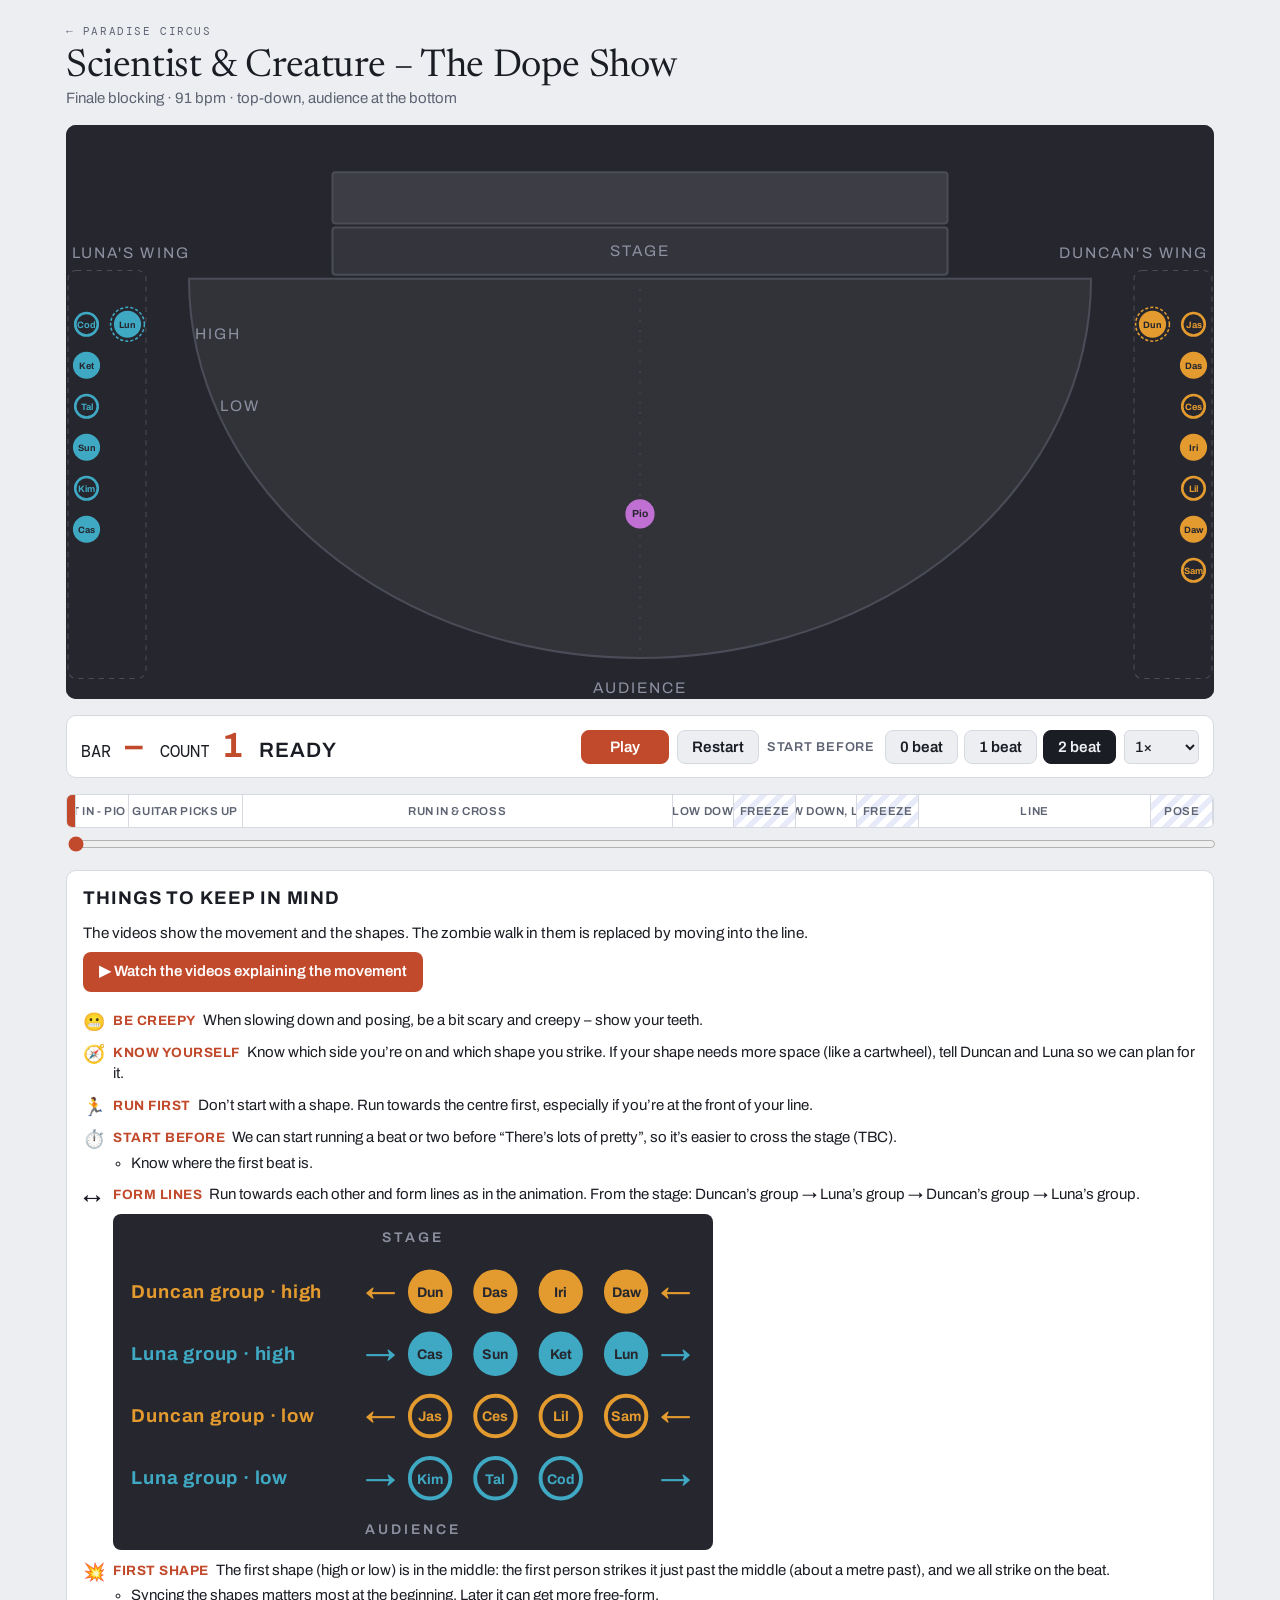
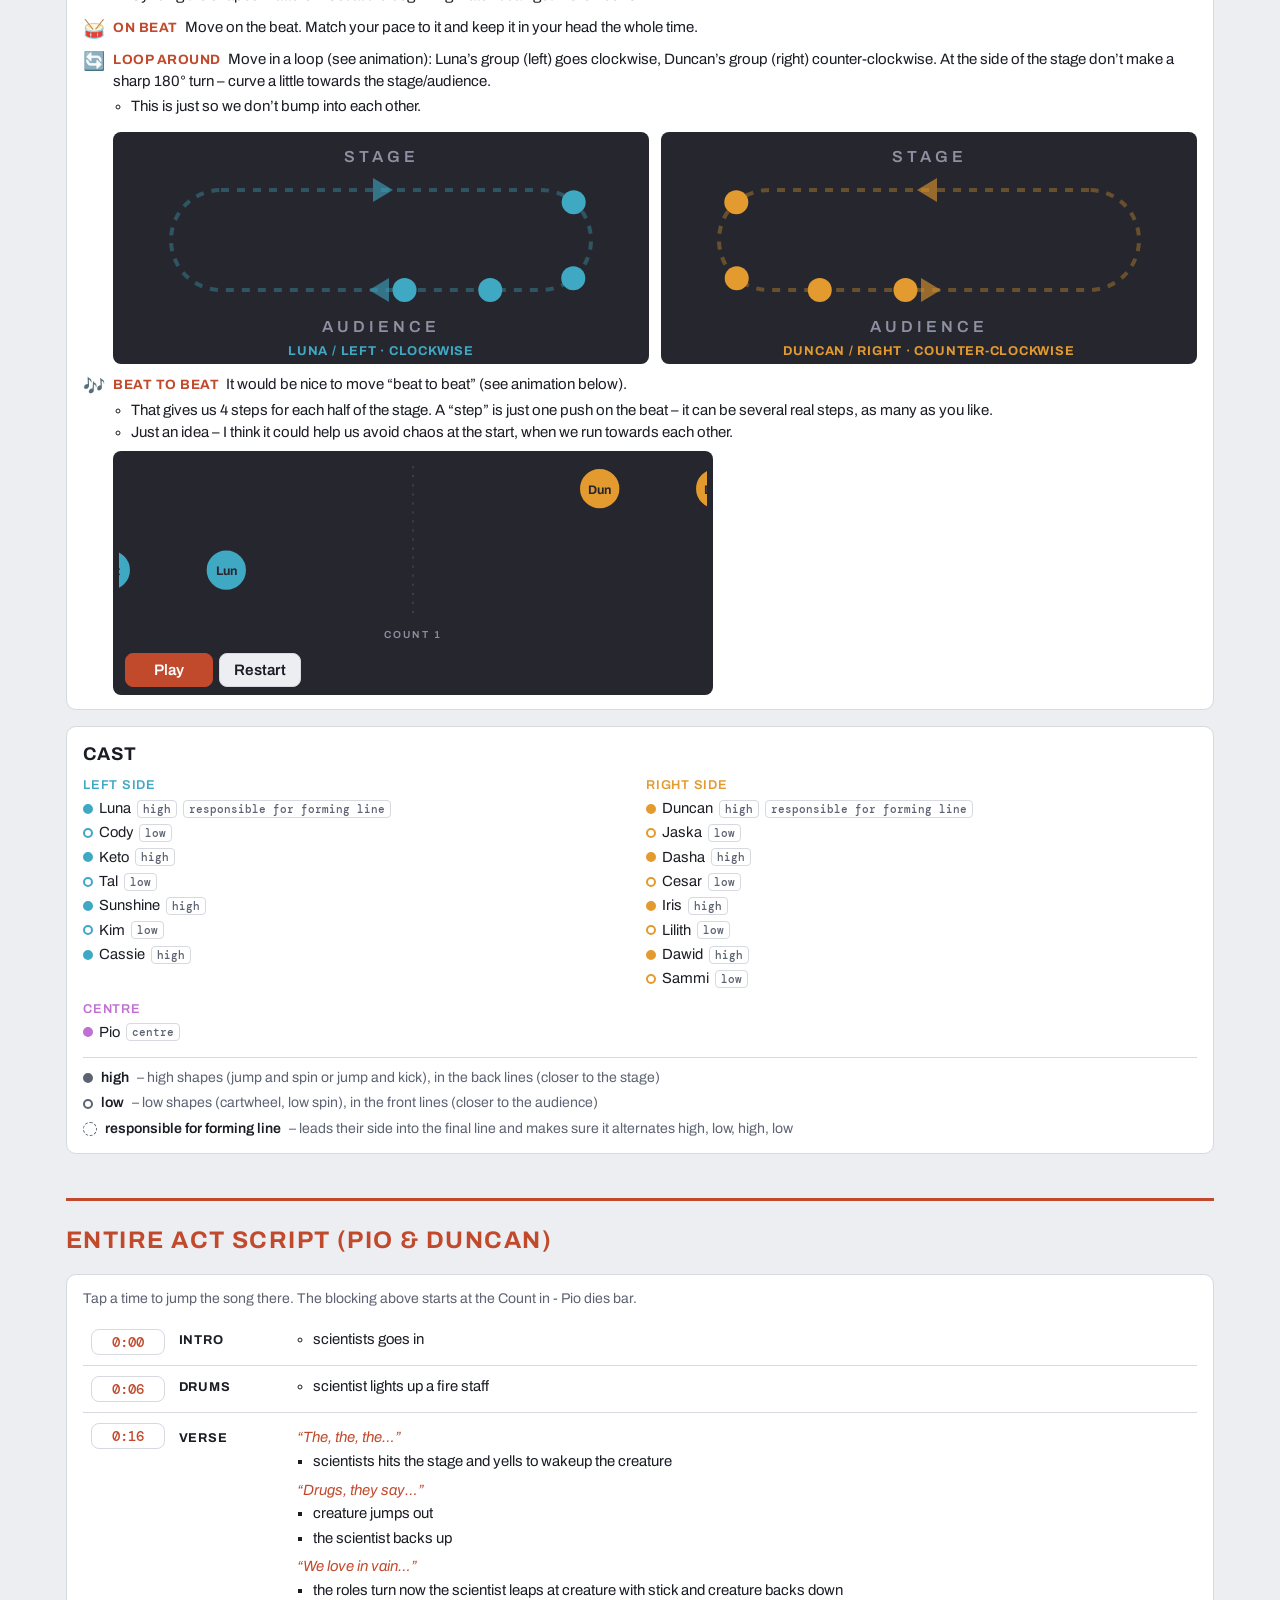
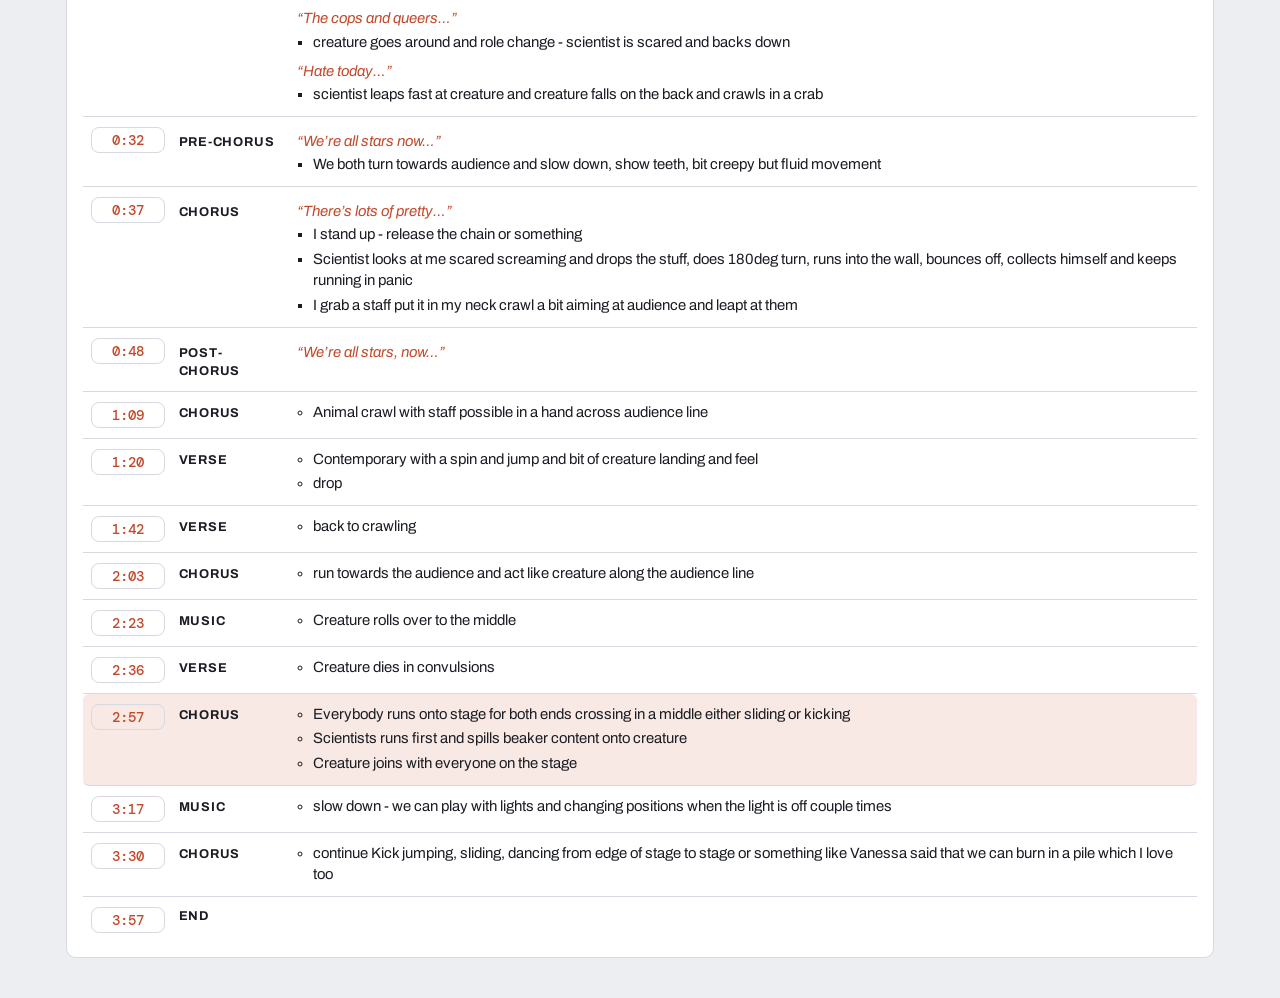
==== commit 12a81468: "text" ====
--- a/creature/index.html
+++ b/creature/index.html
@@ -36,8 +36,8 @@
       <div class="pickup" id="pickup" role="group" aria-label="Start before">
         <span>Start before</span>
         <button data-p="0" aria-pressed="false">0 beat</button>
-        <button data-p="1" aria-pressed="true">1 beat</button>
-        <button data-p="2" aria-pressed="false">2 beat</button>
+        <button data-p="1" aria-pressed="false">1 beat</button>
+        <button data-p="2" aria-pressed="true">2 beat</button>
       </div>
       <select id="speed" aria-label="Playback speed">
         <option value="0.5">0.5×</option><option value="0.75">0.75×</option><option value="1" selected>1×</option>
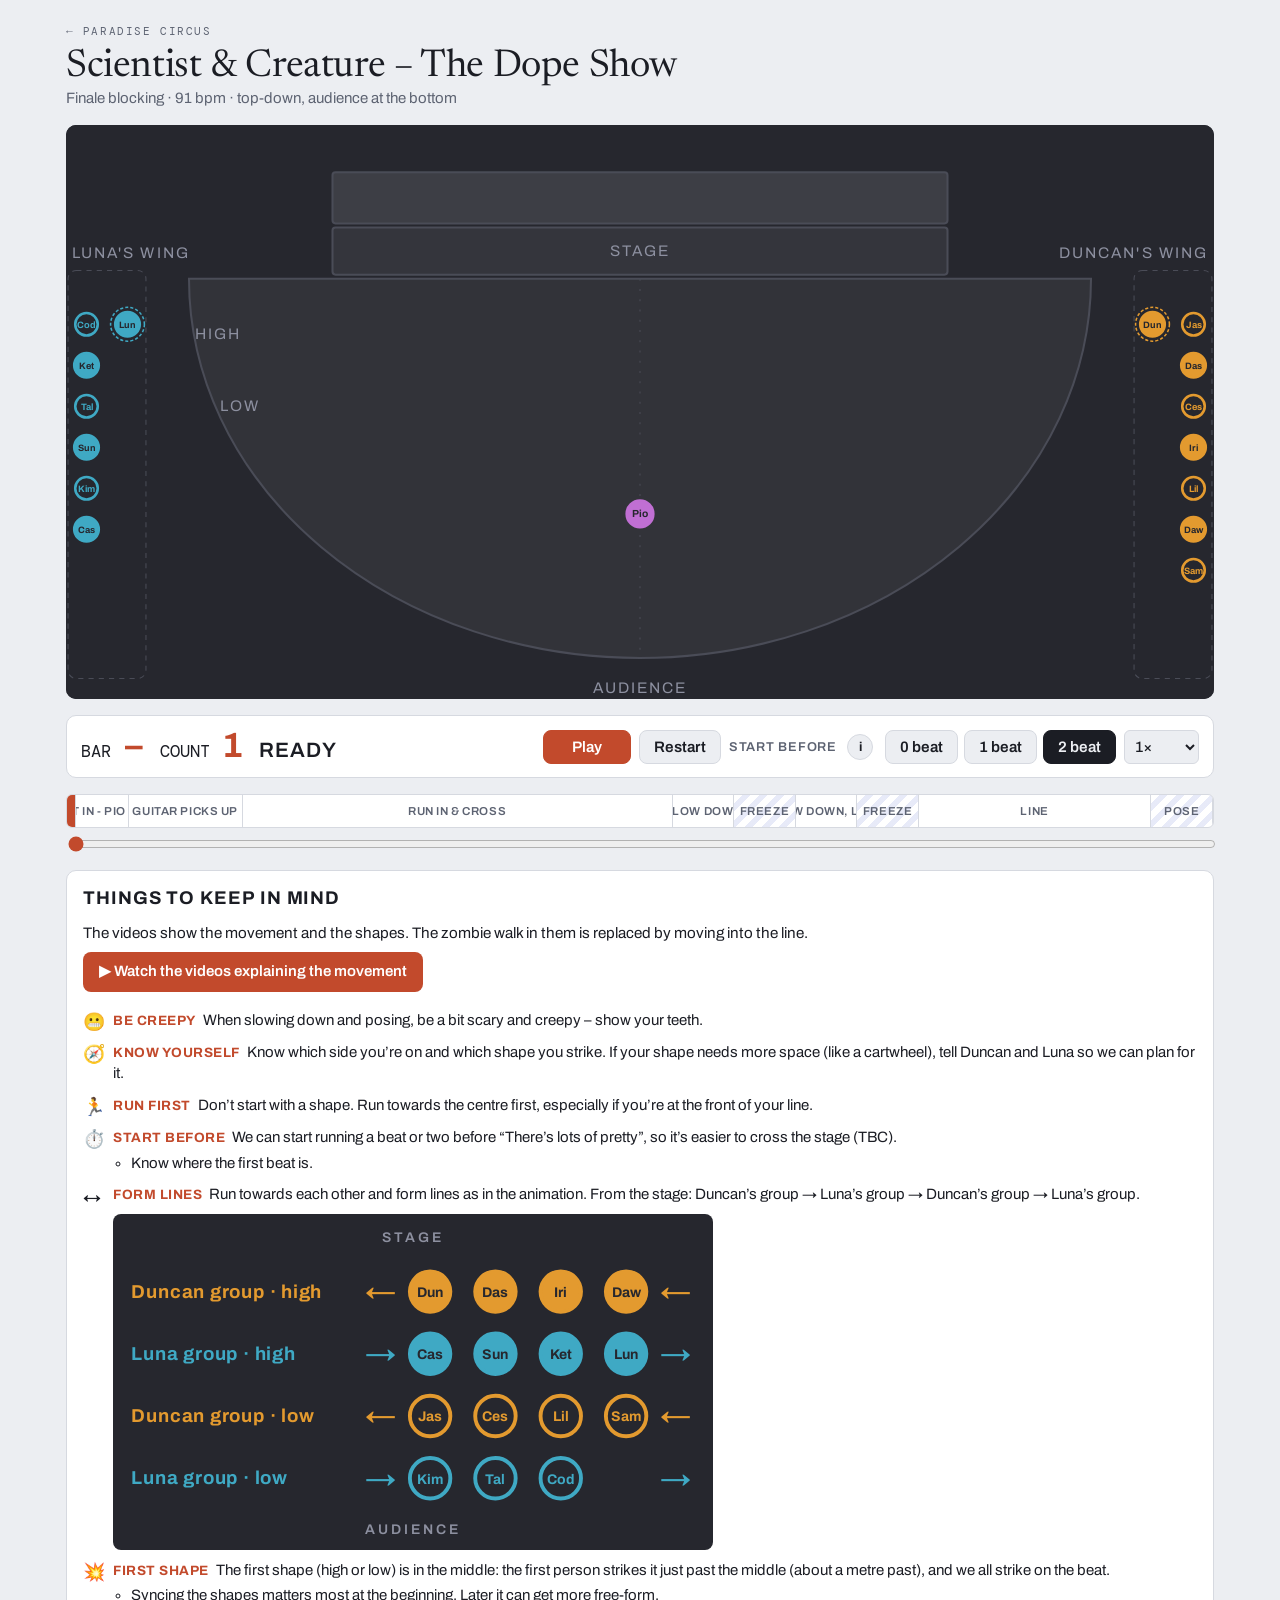
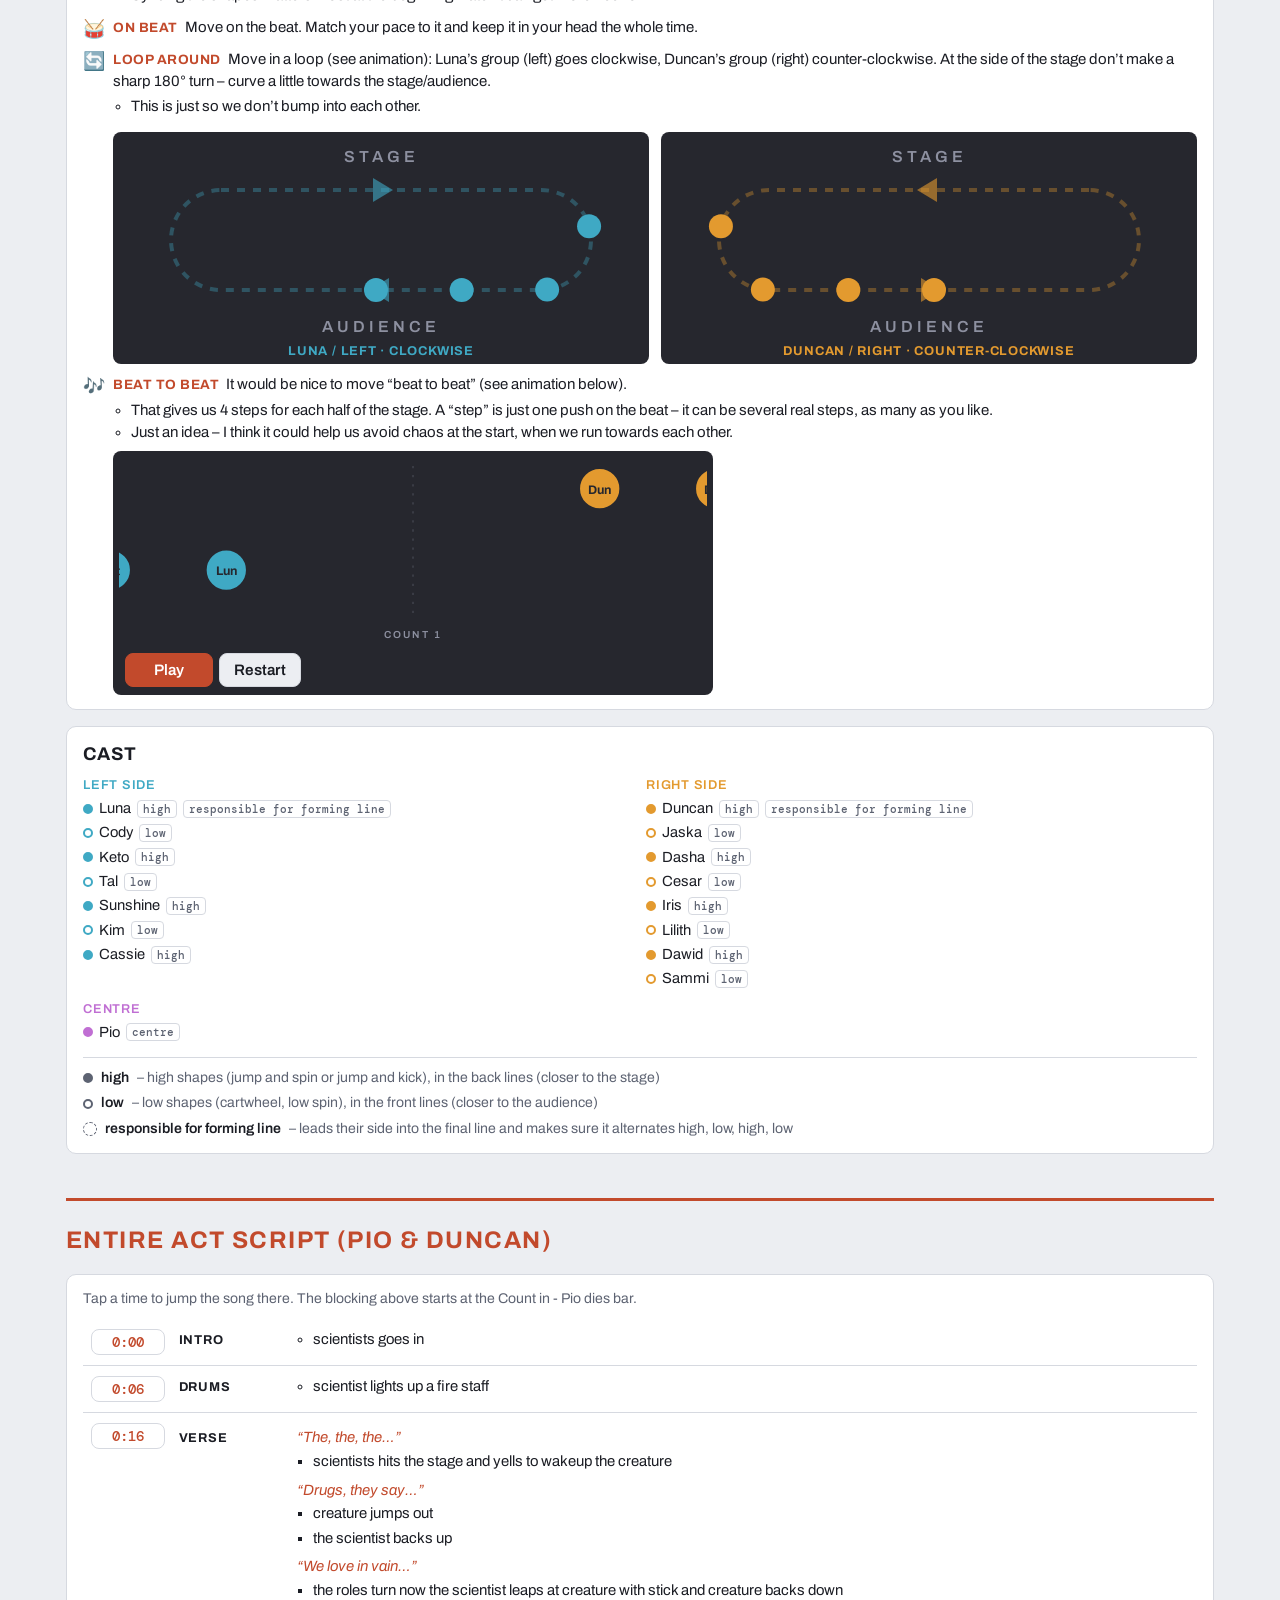
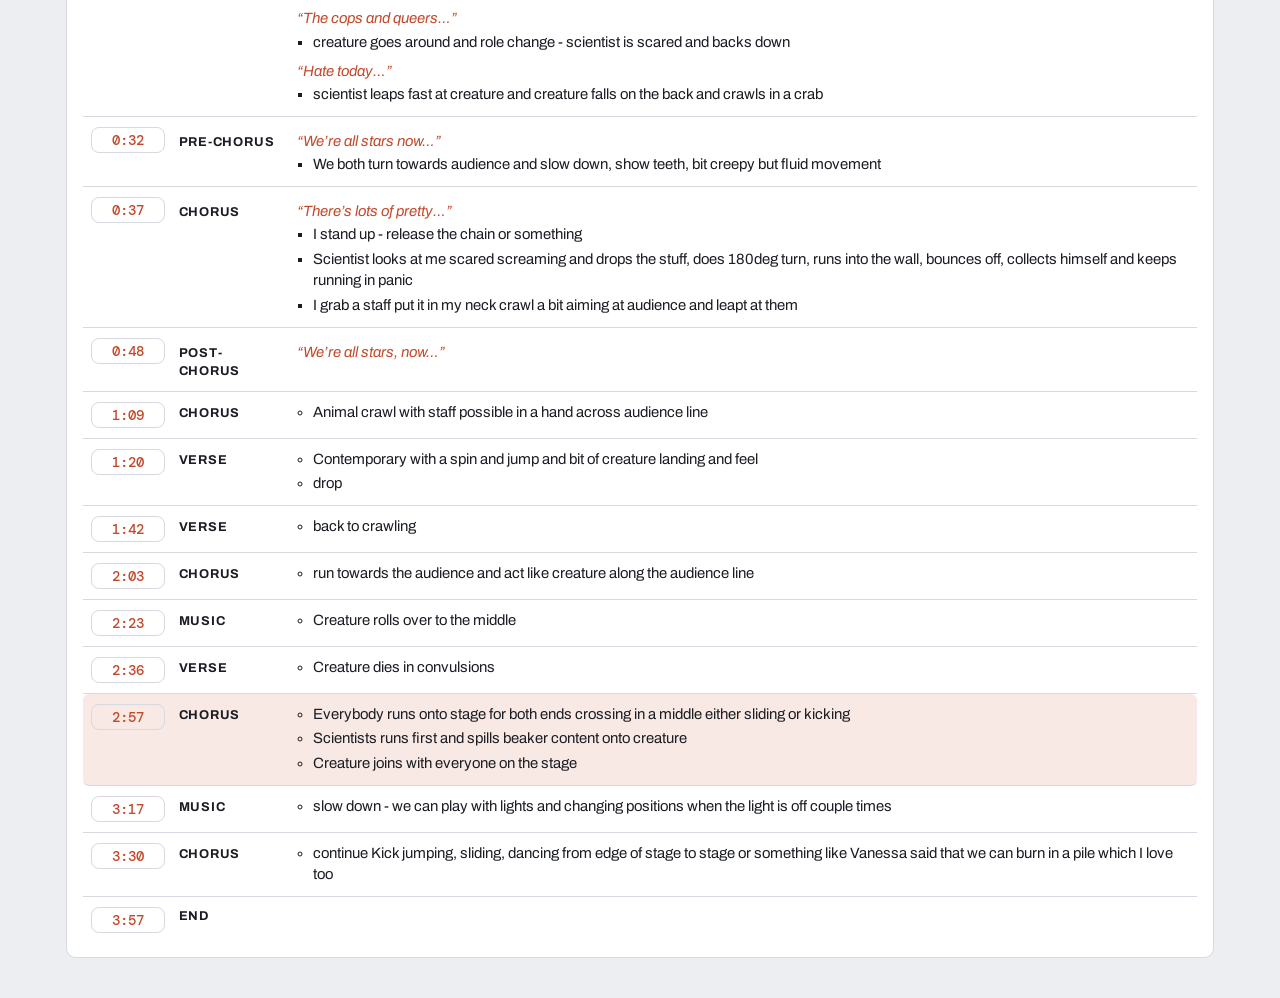
==== commit 41b92389: "Creature: freeze tag text, Pio stands below banner at freezes Co-Authored-By: Claude Opus 5.5 <norep" ====
--- a/creature/index.html
+++ b/creature/index.html
@@ -12,6 +12,19 @@
 <link rel="stylesheet" href="style.css">
 </head>
 <body>
+
+<dialog id="pickup-dlg" aria-labelledby="pickup-dlg-h">
+  <h2 id="pickup-dlg-h">Start before</h2>
+  <p>We leave the wings a little before the run starts, so we have time to reach the middle by the first strike.</p>
+  <p>The switch sets how early we go, counted back from the 2nd bar of &ldquo;Guitar picks up&rdquo;:</p>
+  <ul>
+    <li><b>0 beat</b> &ndash; go on the 1 of the 2nd bar</li>
+    <li><b>1 beat</b> &ndash; go on the 4 of the 1st bar</li>
+    <li><b>2 beat</b> &ndash; go on the 3 of the 1st bar (default)</li>
+  </ul>
+  <p>The big count on the stage plot shows <b>GO</b> on the beat we leave. Know where the first beat is.</p>
+  <form method="dialog"><button class="primary">Got it</button></form>
+</dialog>
 
 <div class="wrap">
   <header>
@@ -35,6 +48,7 @@
       <button id="restart">Restart</button>
       <div class="pickup" id="pickup" role="group" aria-label="Start before">
         <span>Start before</span>
+        <button class="info" id="pickup-info" aria-label="What is Start before?" aria-haspopup="dialog">i</button>
         <button data-p="0" aria-pressed="false">0 beat</button>
         <button data-p="1" aria-pressed="false">1 beat</button>
         <button data-p="2" aria-pressed="true">2 beat</button>
--- a/creature/style.css
+++ b/creature/style.css
@@ -31,6 +31,12 @@
 .vidnote{margin:0;font-size:.95rem}
 .vids{display:inline-block;margin:8px 0 18px;padding:9px 16px;border-radius:8px;background:var(--accent);color:#fff;font-weight:600;text-decoration:none}
 .pickup{display:flex;flex-wrap:wrap;align-items:center;gap:6px}
+.pickup .info{width:26px;height:26px;padding:0;border-radius:50%;font:700 .8rem var(--display);margin-right:6px}
+#pickup-dlg{max-width:min(420px,calc(100vw - 32px));border:1px solid var(--line);border-radius:12px;background:var(--bg);color:var(--ink);padding:18px 20px;line-height:1.45}
+#pickup-dlg::backdrop{background:rgb(0 0 0 / .5)}
+#pickup-dlg h2{font-family:var(--display);font-size:1.1rem;text-transform:uppercase;letter-spacing:.05em;margin:0 0 8px}
+#pickup-dlg ul{padding-left:1.2em;margin:6px 0 10px}
+#pickup-dlg form{margin:12px 0 0;text-align:right}
 .pickup span{font:600 .8rem var(--body);text-transform:uppercase;letter-spacing:.06em;color:var(--muted);margin-right:4px}
 .loops{display:grid;grid-template-columns:repeat(auto-fit,minmax(220px,1fr));gap:12px;margin-top:14px}
 .loops figure{margin:0;background:var(--floor);border-radius:8px;padding:8px 8px 6px}
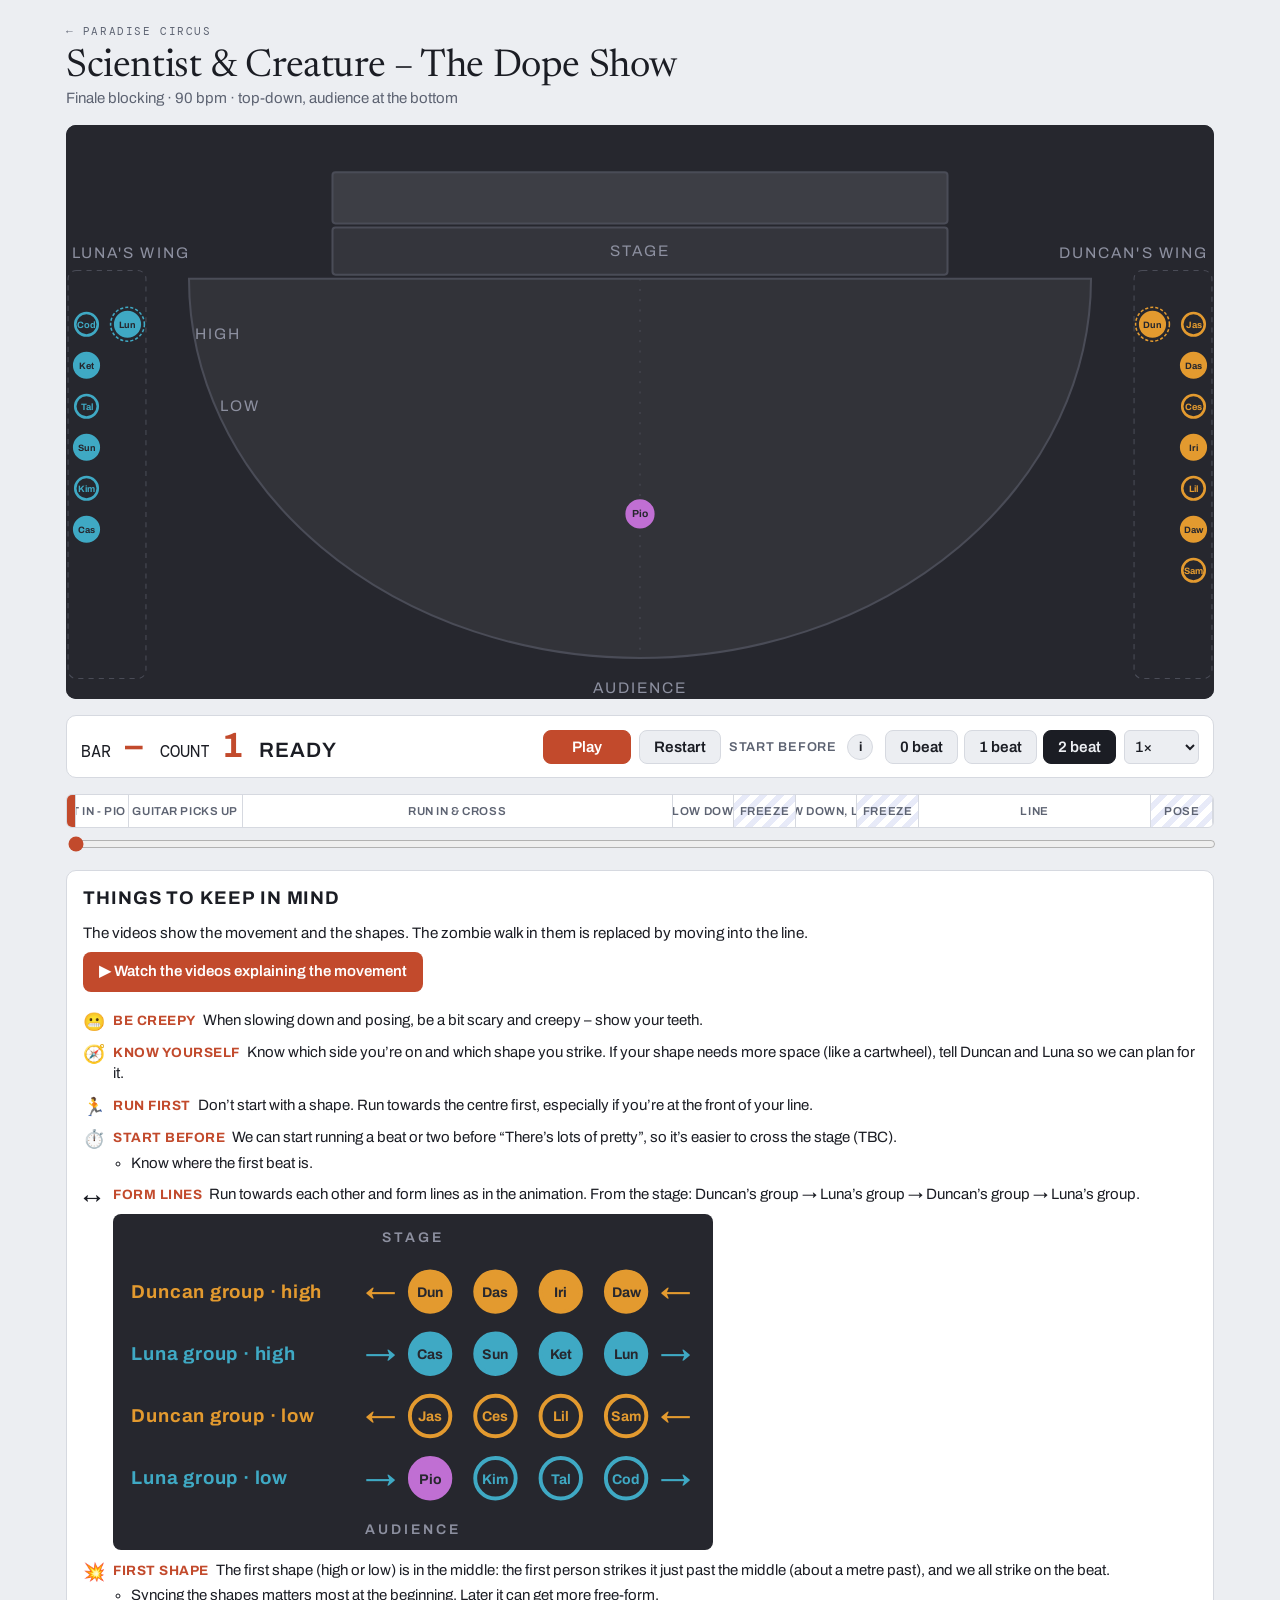
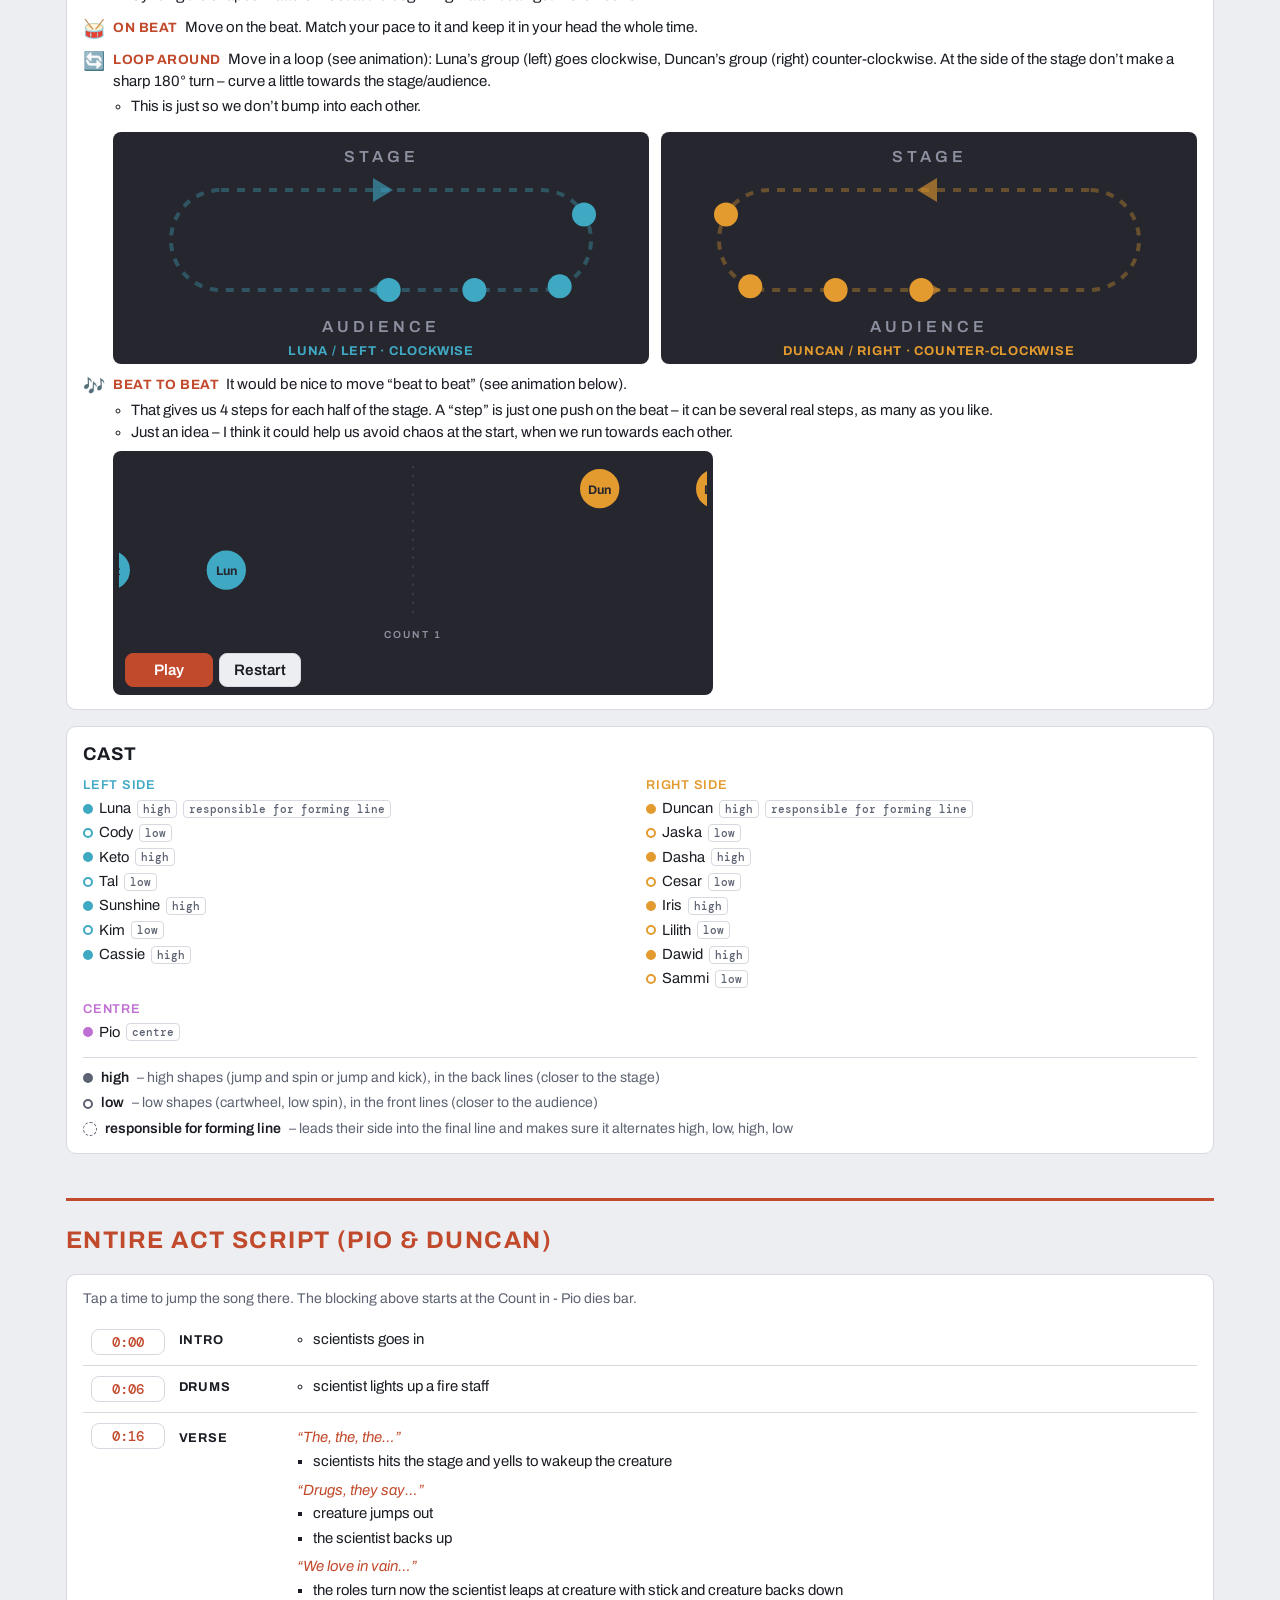
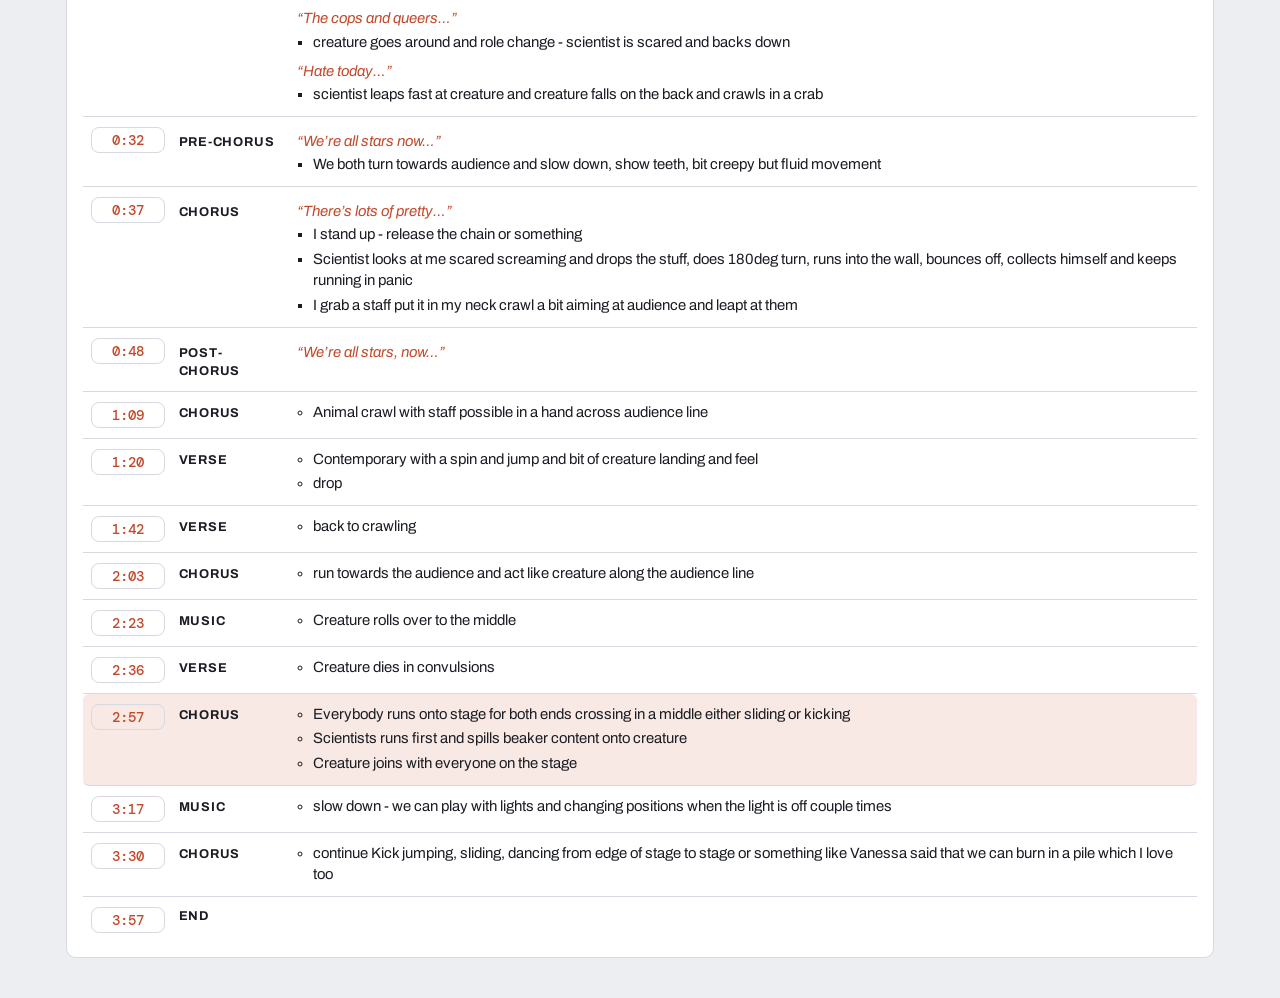
==== commit 73e51536: "Creature: beat-tracked tempo 89.92 bpm, count 1 at 3:10.69 Measured with librosa beat tracking: in t" ====
--- a/creature/index.html
+++ b/creature/index.html
@@ -31,7 +31,7 @@
     <div>
       <a class="back" href="/">&larr; Paradise Circus</a>
       <h1>Scientist &amp; Creature &ndash; The Dope Show</h1>
-      <p class="sub">Finale blocking &middot; 91 bpm &middot; top-down, audience at the bottom</p>
+      <p class="sub">Finale blocking &middot; 90 bpm &middot; top-down, audience at the bottom</p>
     </div>
   </header>
 
@@ -105,7 +105,7 @@
     <div class="card" hidden>
       <h2>Beat sheet</h2>
       <div class="settings">
-        <label>Tempo <input type="number" id="bpm" min="40" max="240" value="91"> BPM</label>
+        <label>Tempo <input type="number" id="bpm" min="40" max="240" step="0.01" value="89.92"> BPM</label>
         <label>Beats per bar <input type="number" id="bpb" min="1" max="12" value="4"></label>
         <label>Beats per crossing <input type="number" id="cross" min="1" max="32" value="8"></label>
         <label>Pio joins after <input type="number" id="piojoin" min="0" max="128" value="8"> beats of running</label>
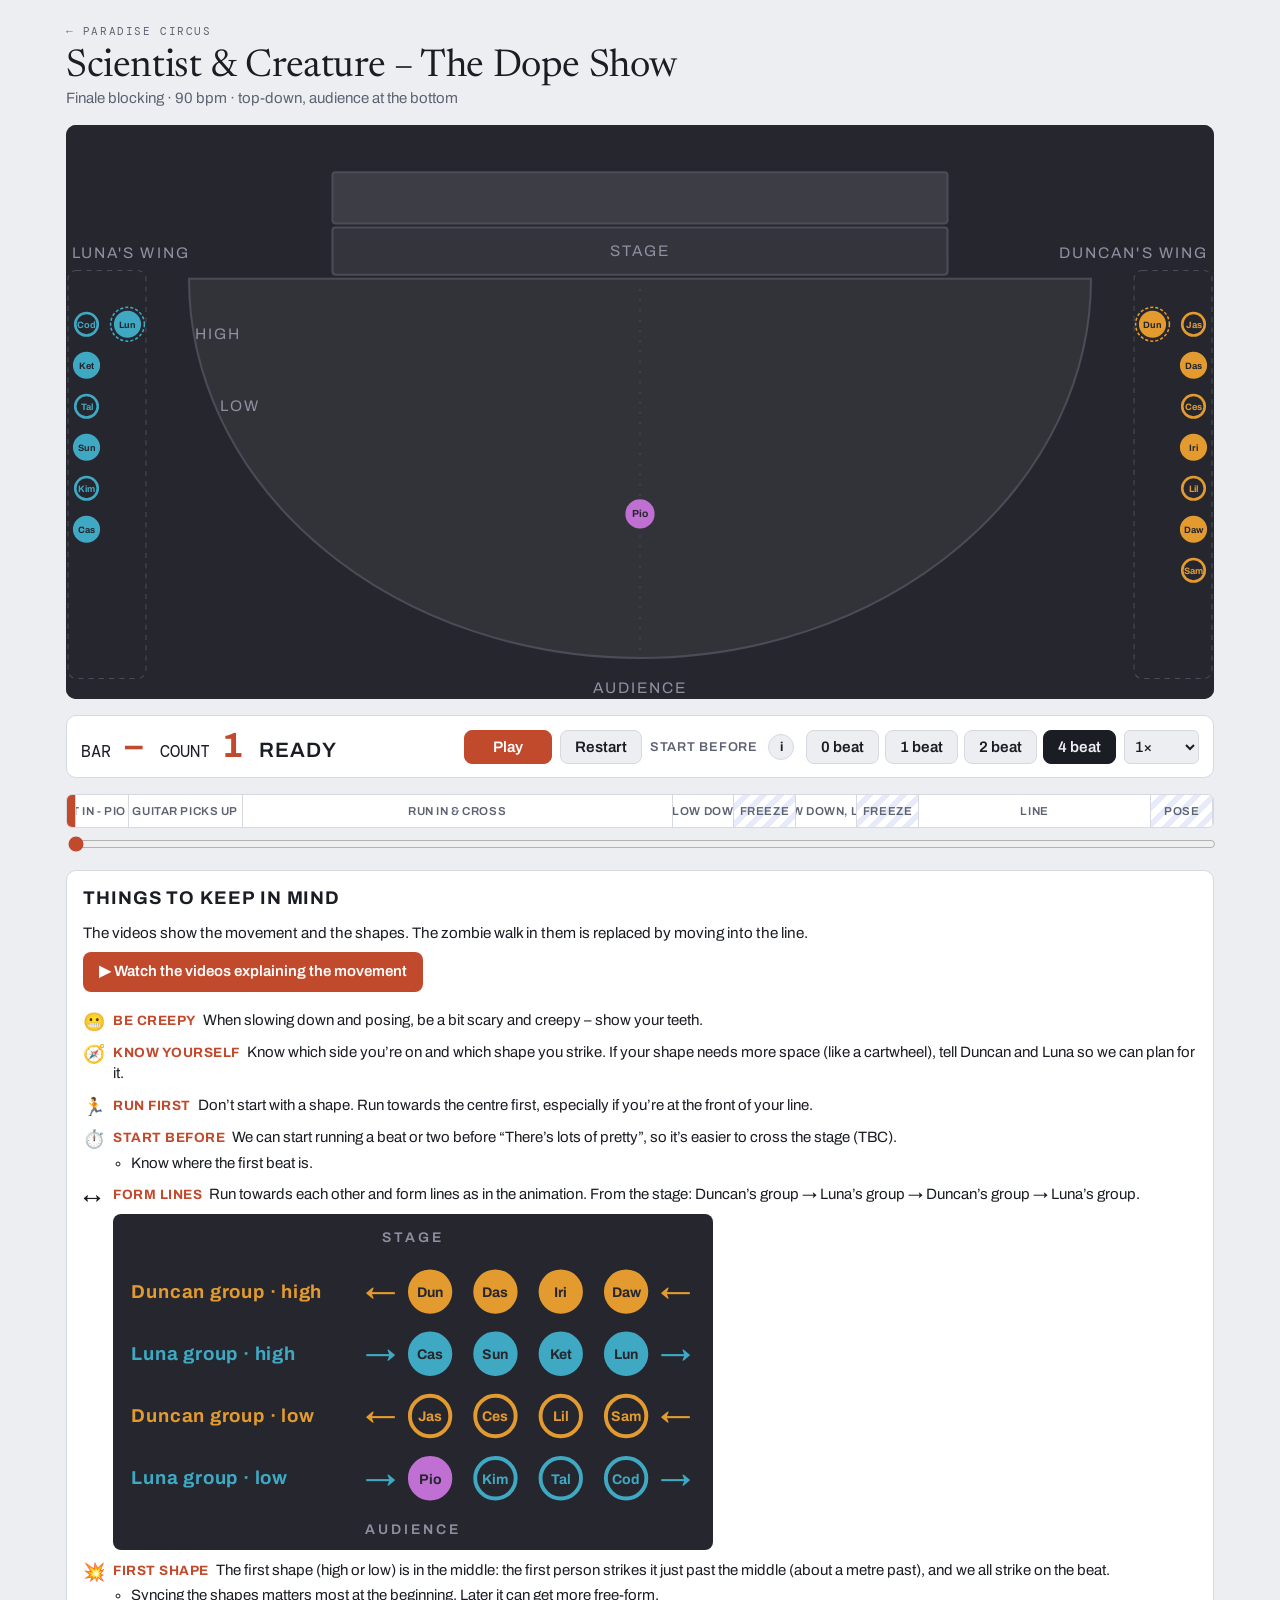
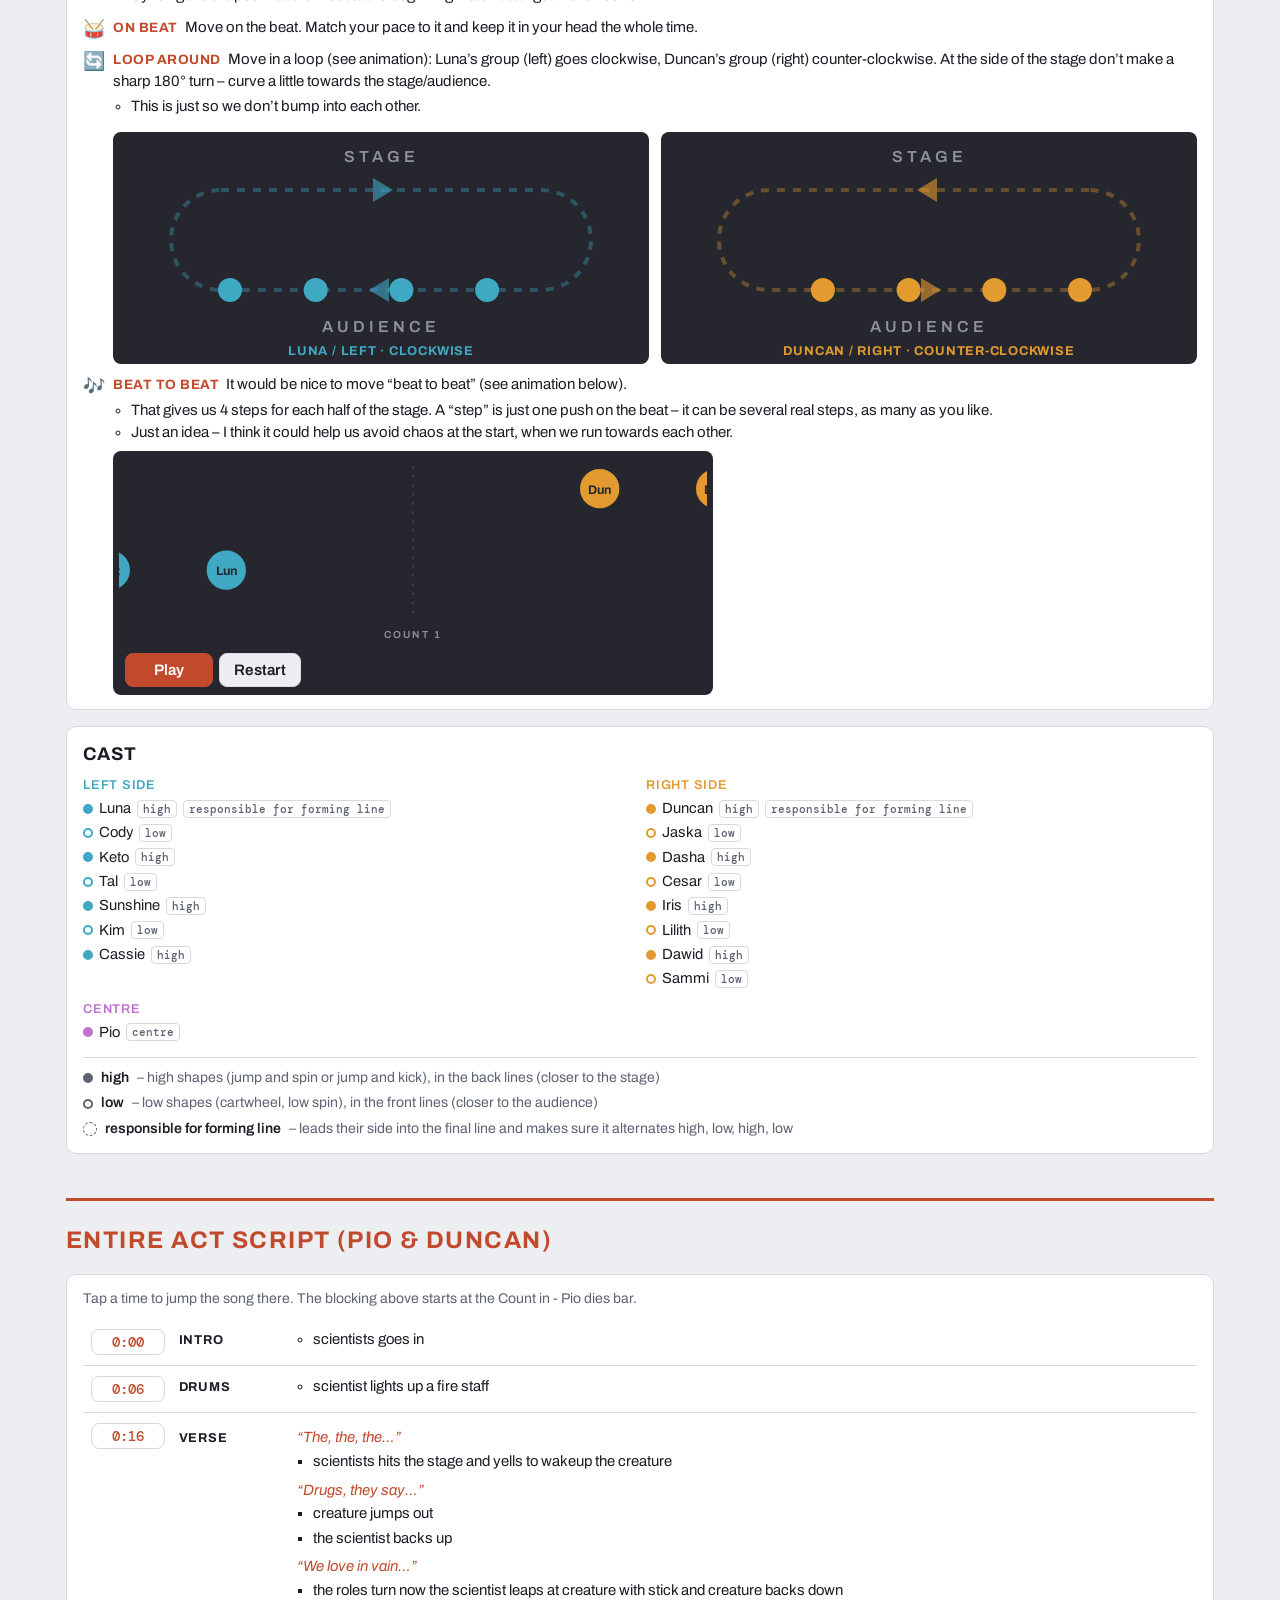
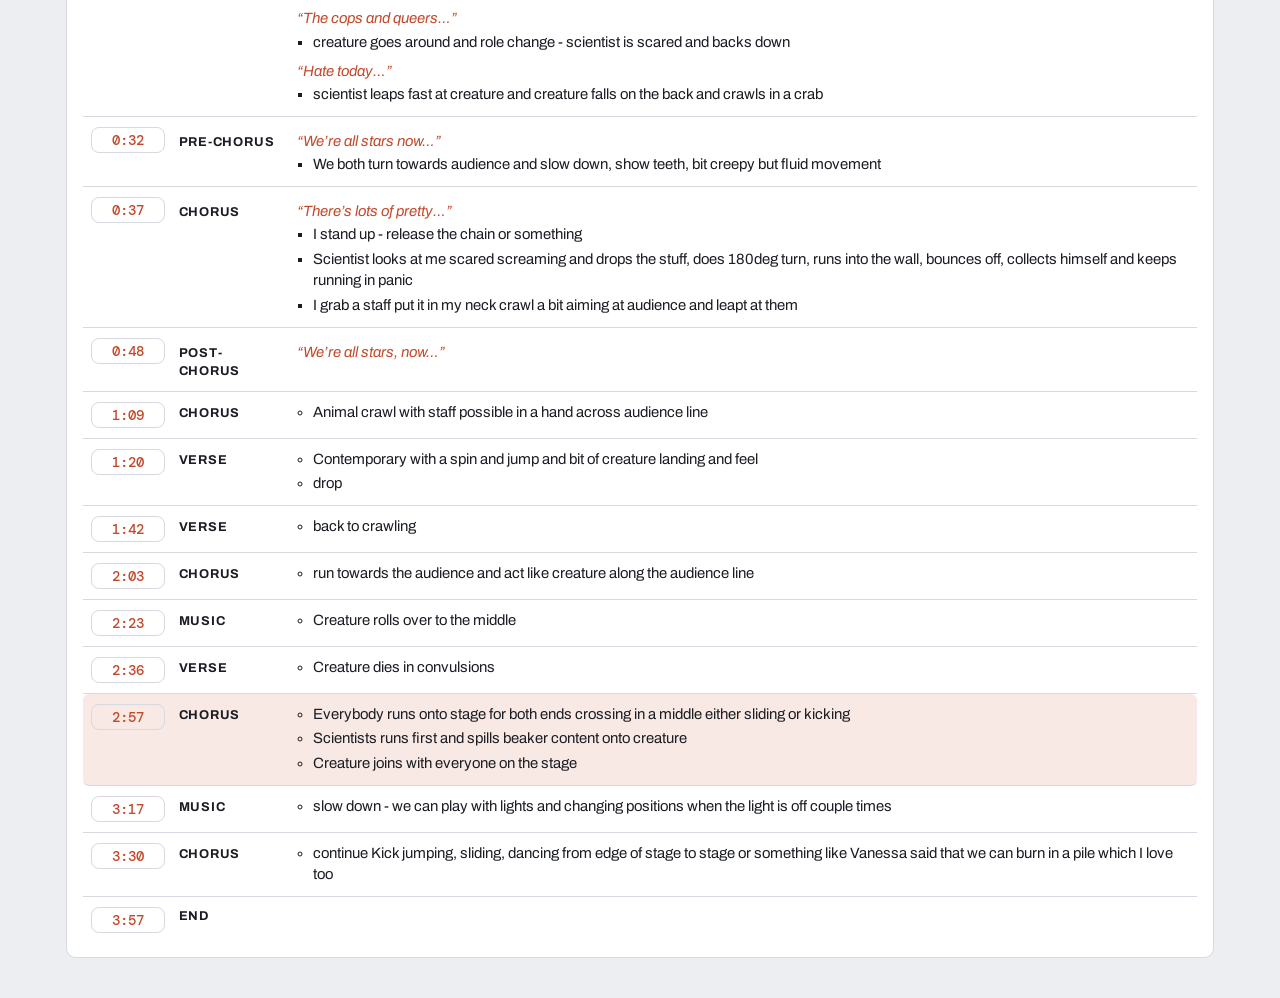
==== commit ddbc5589: "Creature: pre-beat steps, default start 4 beats, Pio gives signal Start-before defaults to 4 (leave " ====
--- a/creature/index.html
+++ b/creature/index.html
@@ -20,7 +20,8 @@
   <ul>
     <li><b>0 beat</b> &ndash; go on the 1 of the 2nd bar</li>
     <li><b>1 beat</b> &ndash; go on the 4 of the 1st bar</li>
-    <li><b>2 beat</b> &ndash; go on the 3 of the 1st bar (default)</li>
+    <li><b>2 beat</b> &ndash; go on the 3 of the 1st bar</li>
+    <li><b>4 beat</b> &ndash; go on the 1 of the 1st bar (default)</li>
   </ul>
   <p>The big count on the stage plot shows <b>GO</b> on the beat we leave. Know where the first beat is.</p>
   <form method="dialog"><button class="primary">Got it</button></form>
@@ -51,7 +52,8 @@
         <button class="info" id="pickup-info" aria-label="What is Start before?" aria-haspopup="dialog">i</button>
         <button data-p="0" aria-pressed="false">0 beat</button>
         <button data-p="1" aria-pressed="false">1 beat</button>
-        <button data-p="2" aria-pressed="true">2 beat</button>
+        <button data-p="2" aria-pressed="false">2 beat</button>
+        <button data-p="4" aria-pressed="true">4 beat</button>
       </div>
       <select id="speed" aria-label="Playback speed">
         <option value="0.5">0.5×</option><option value="0.75">0.75×</option><option value="1" selected>1×</option>
